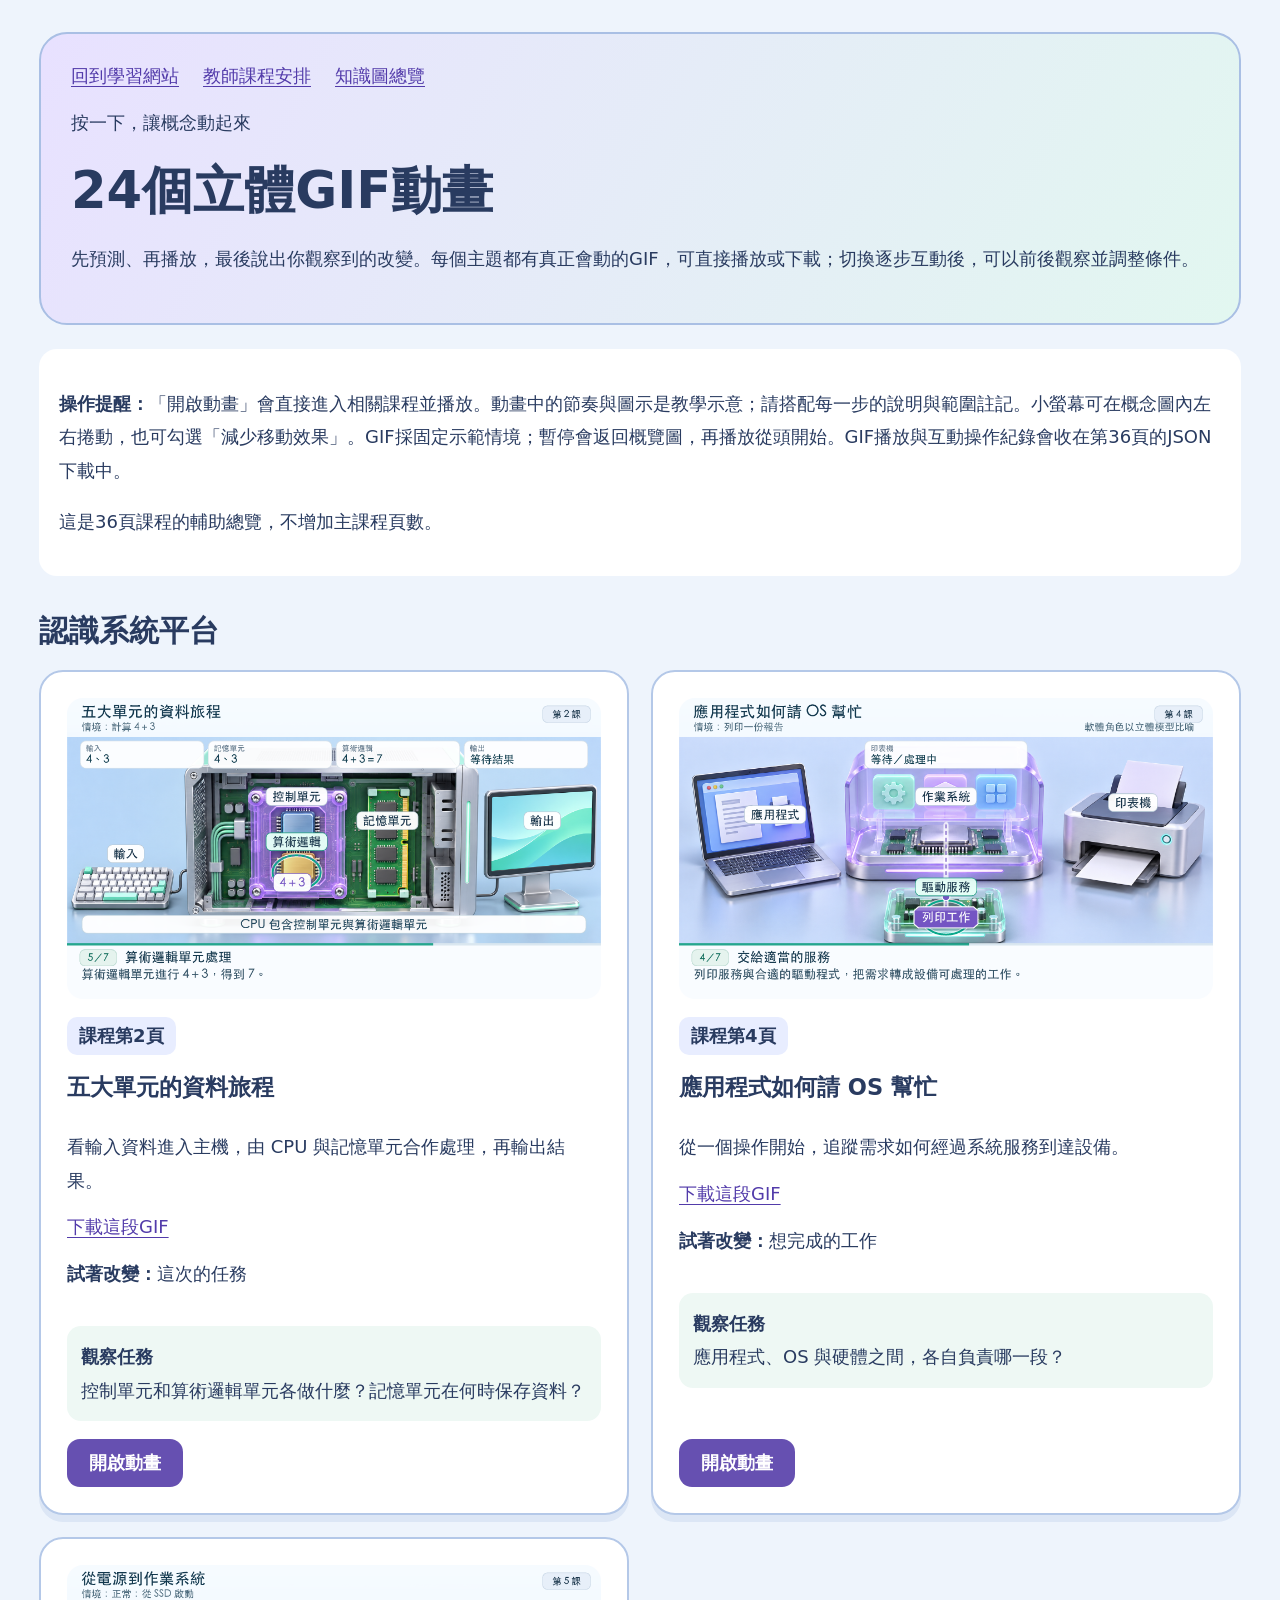
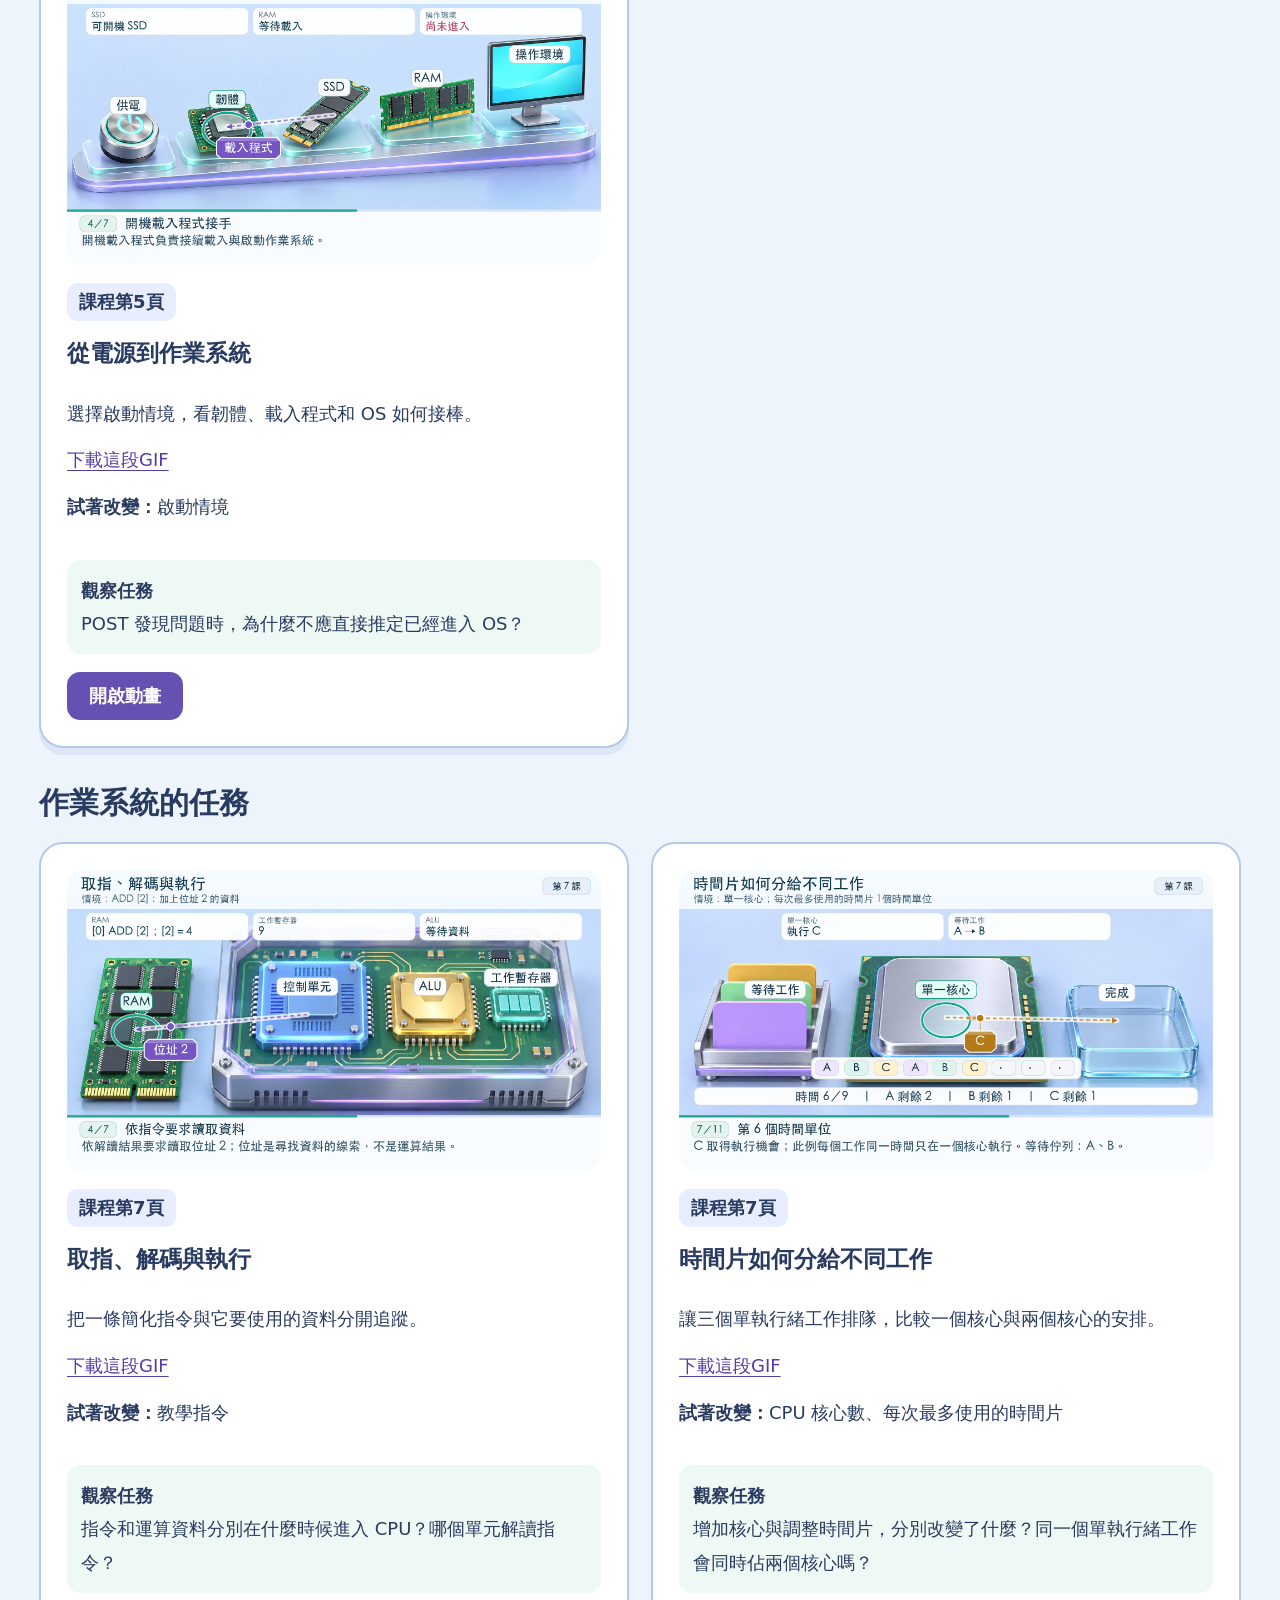
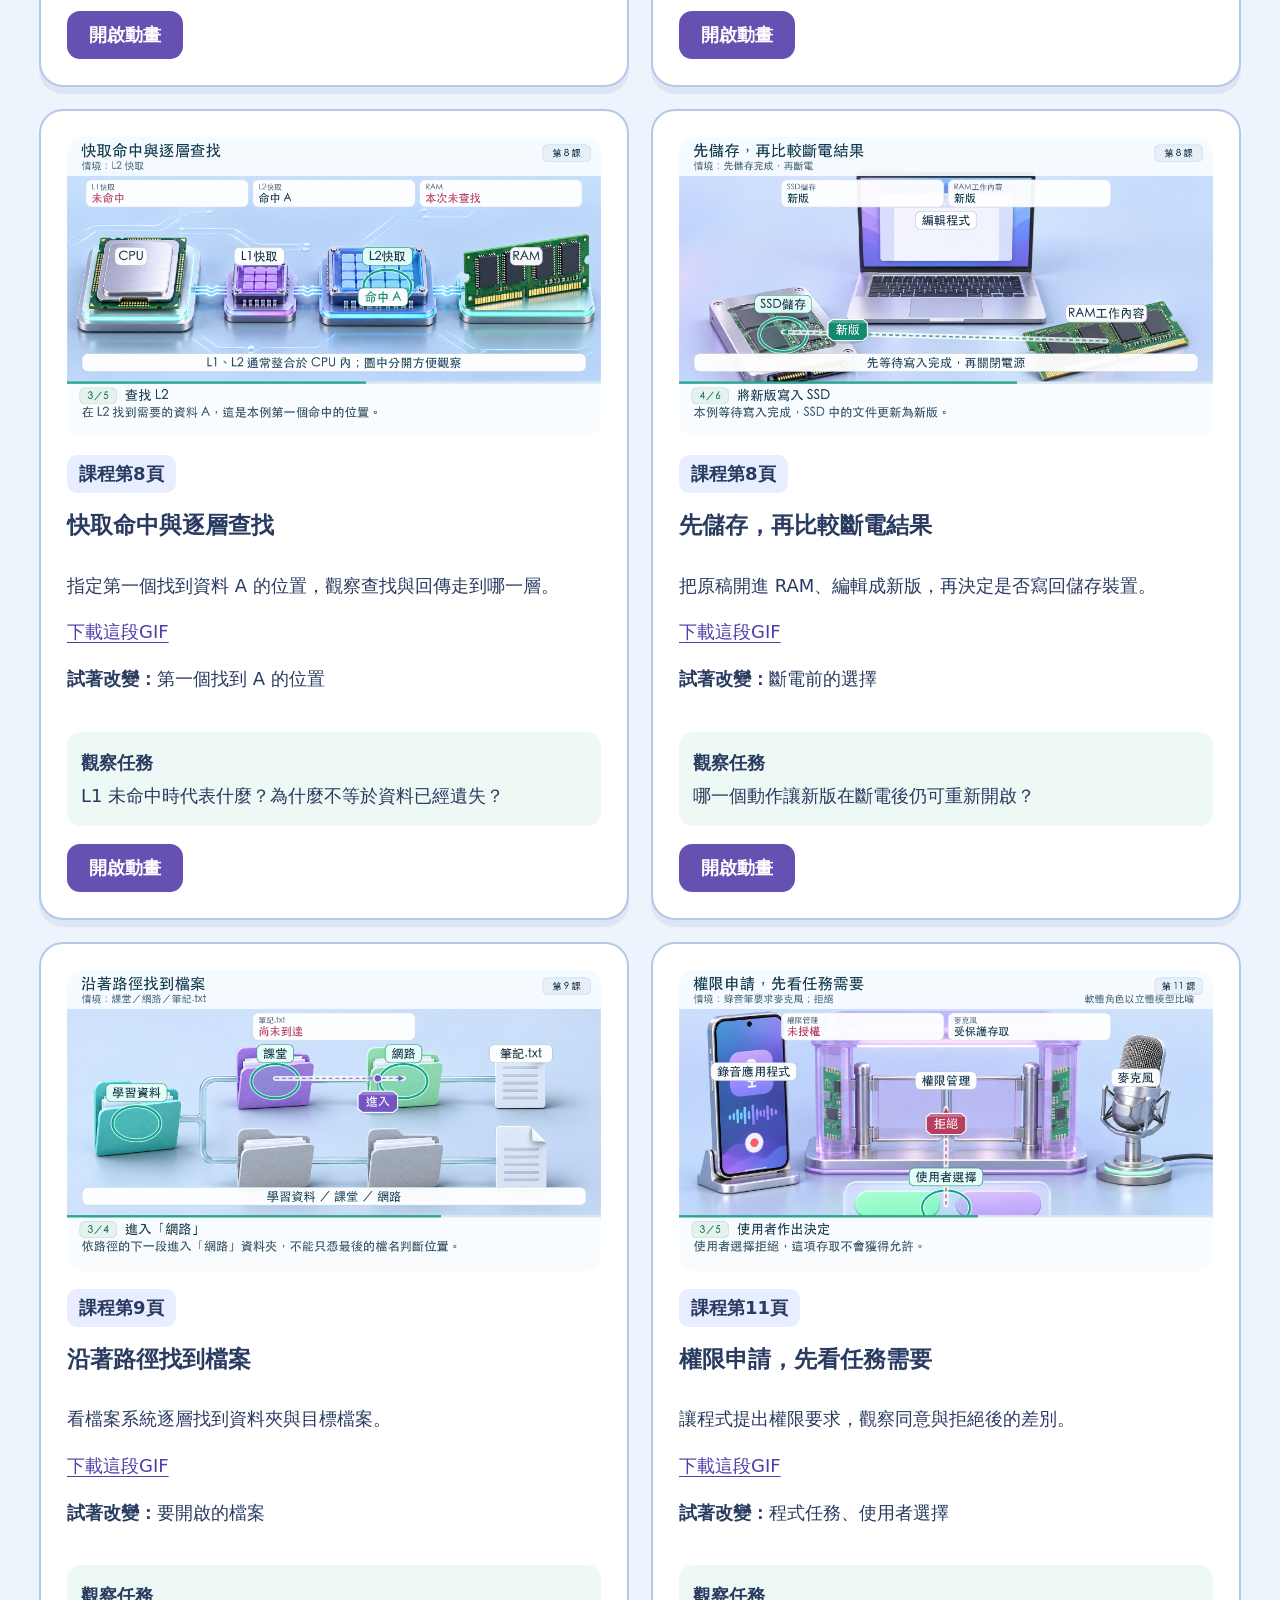
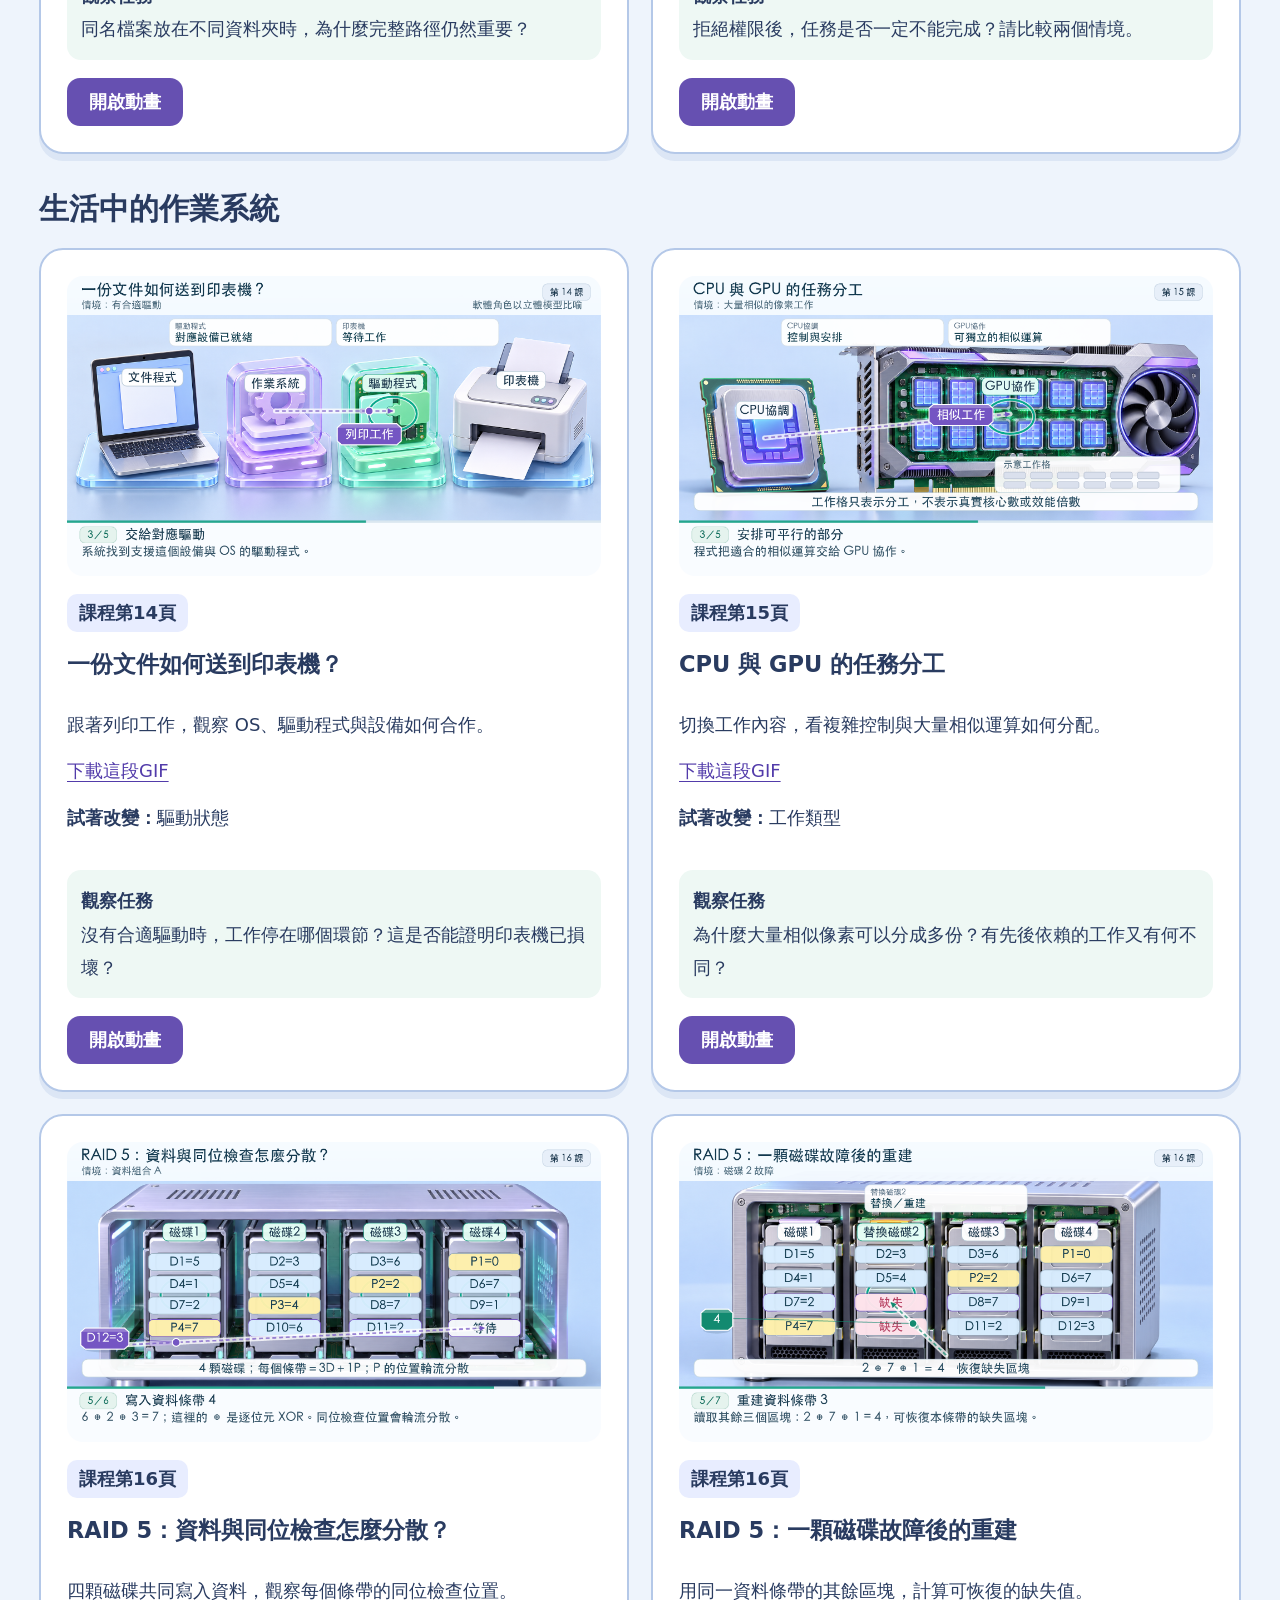
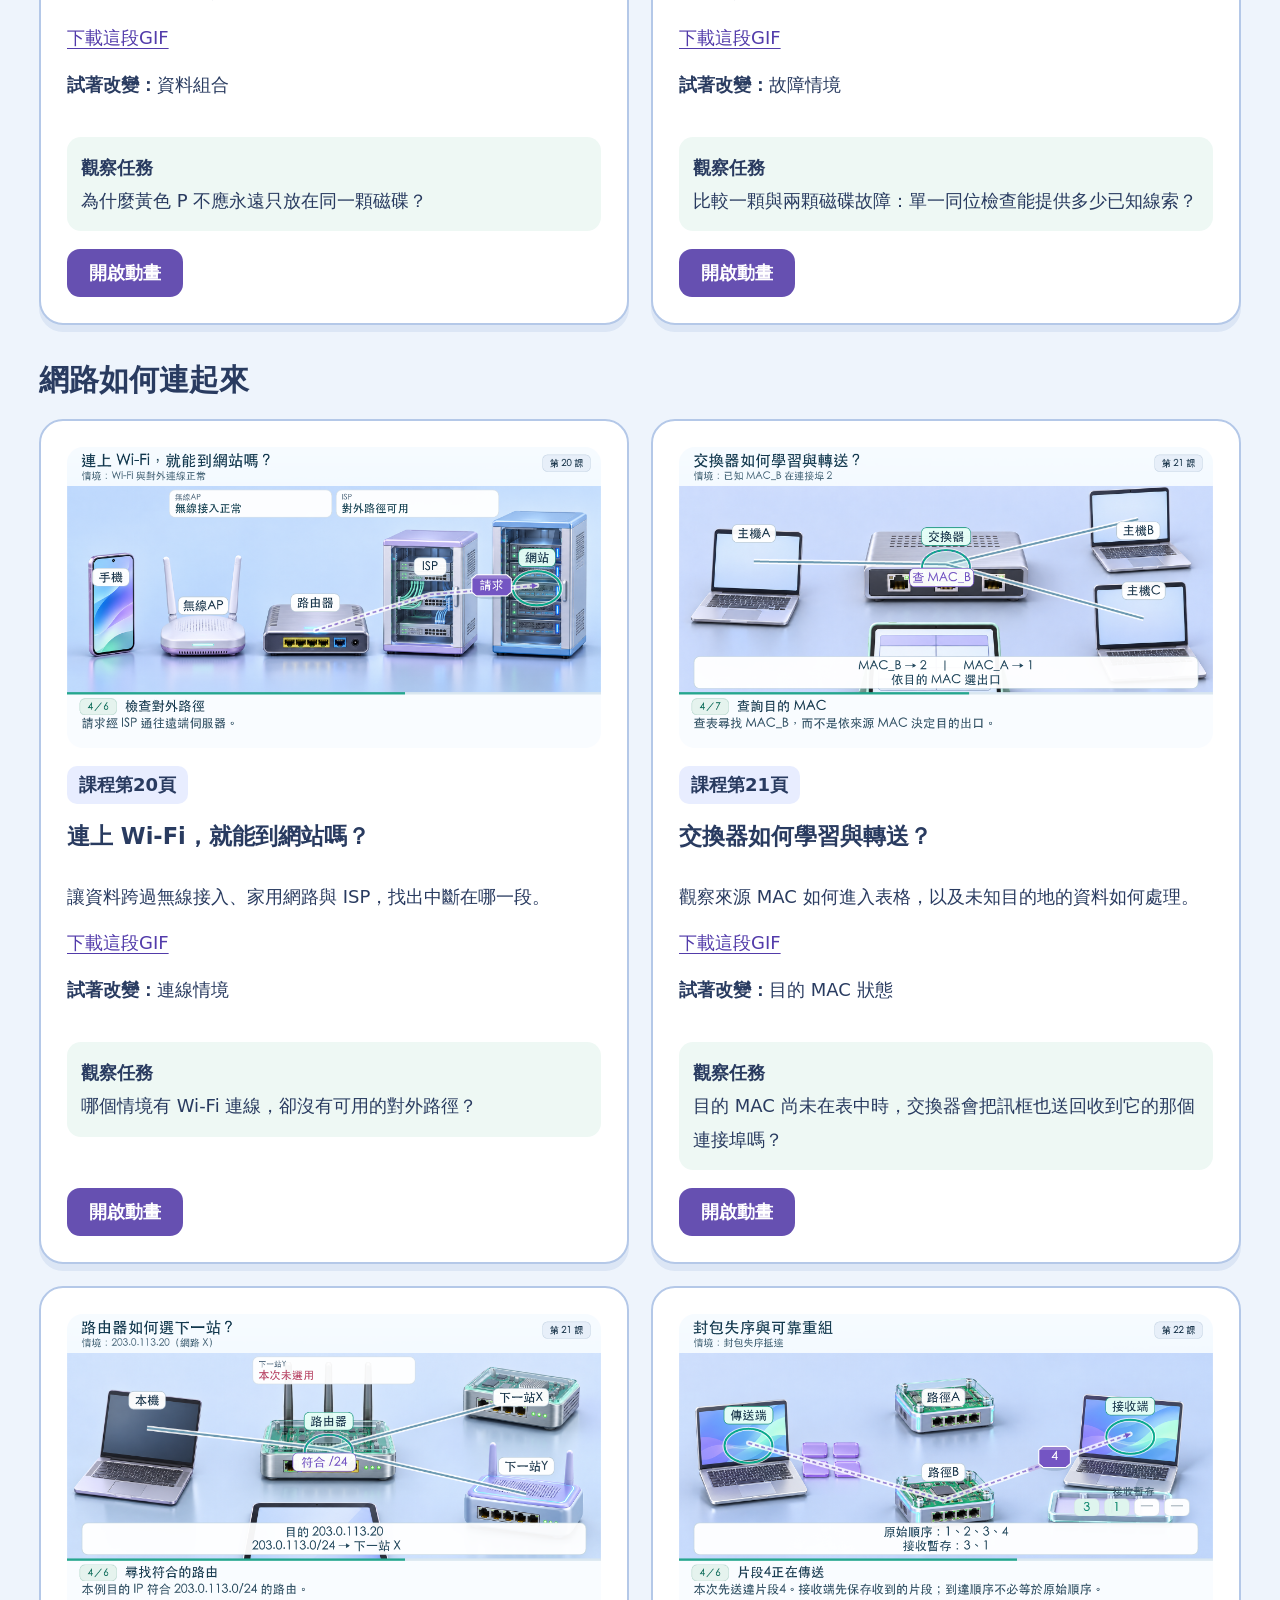
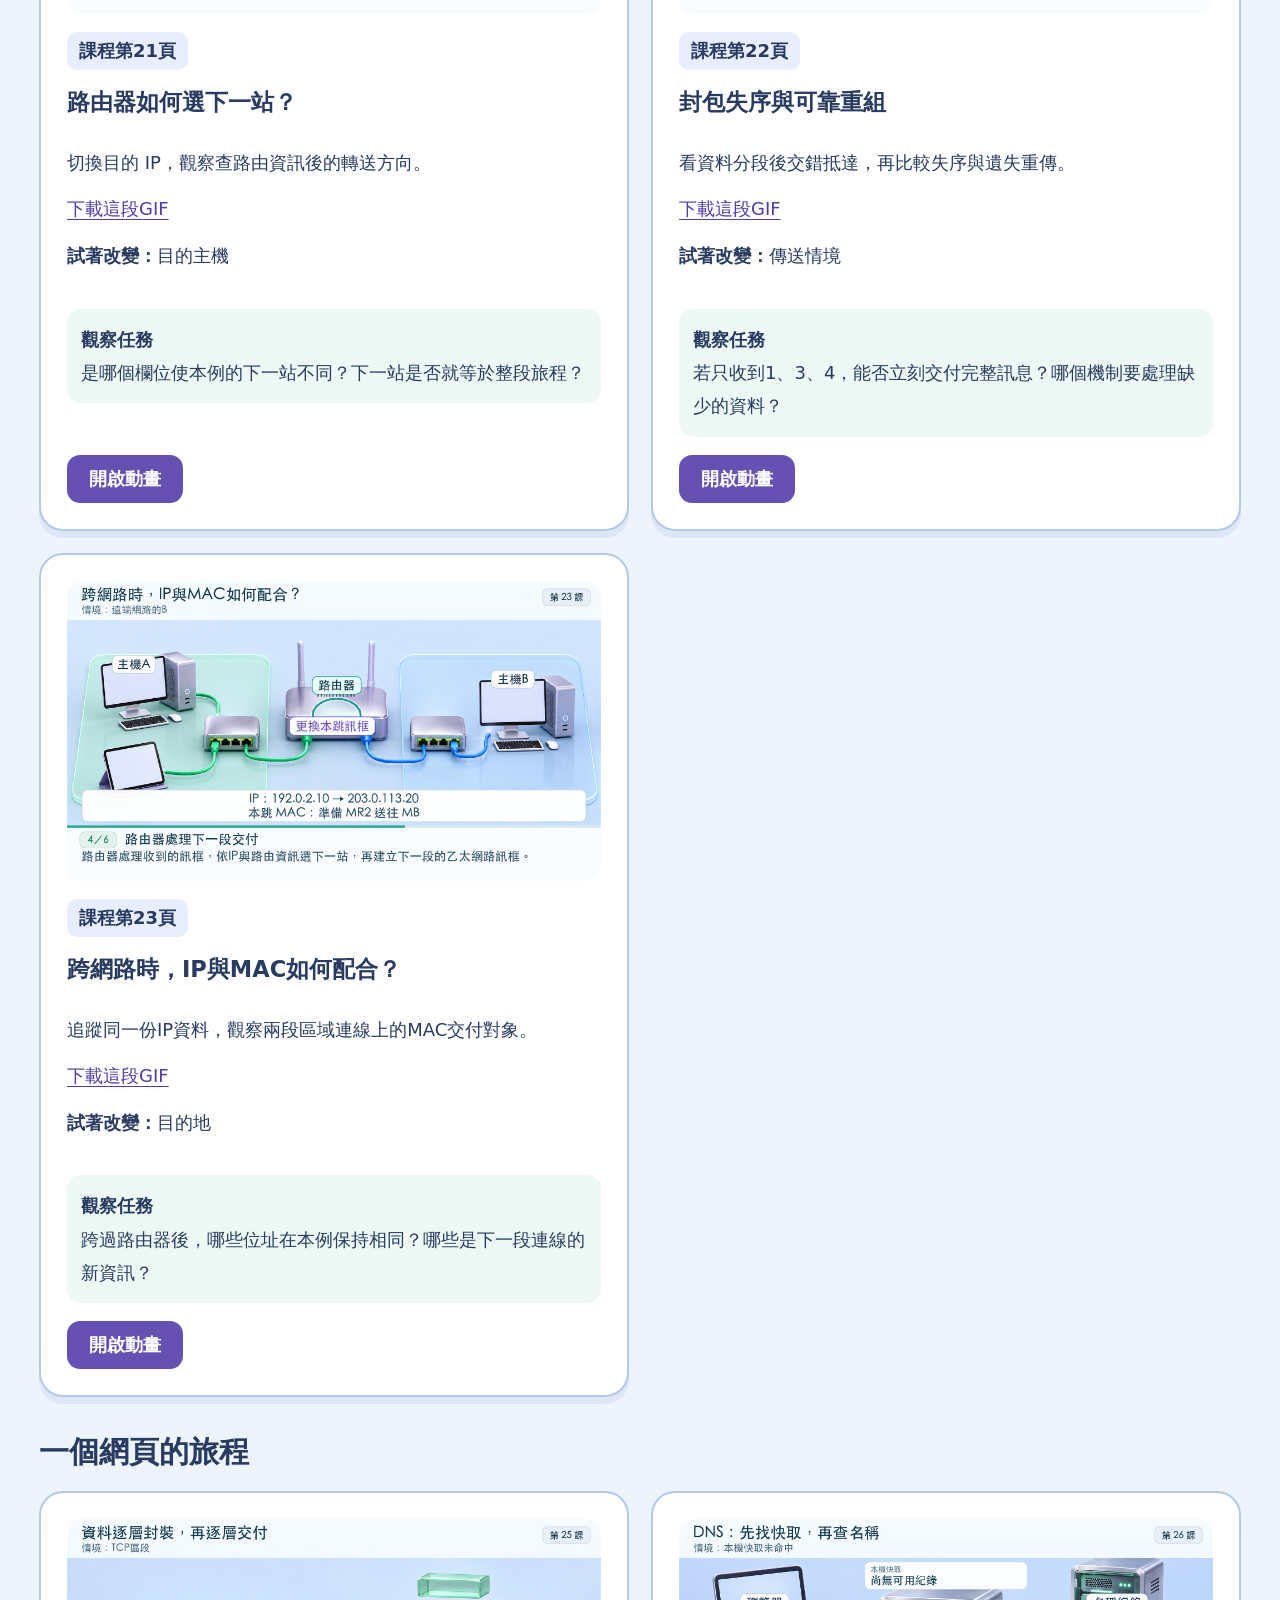
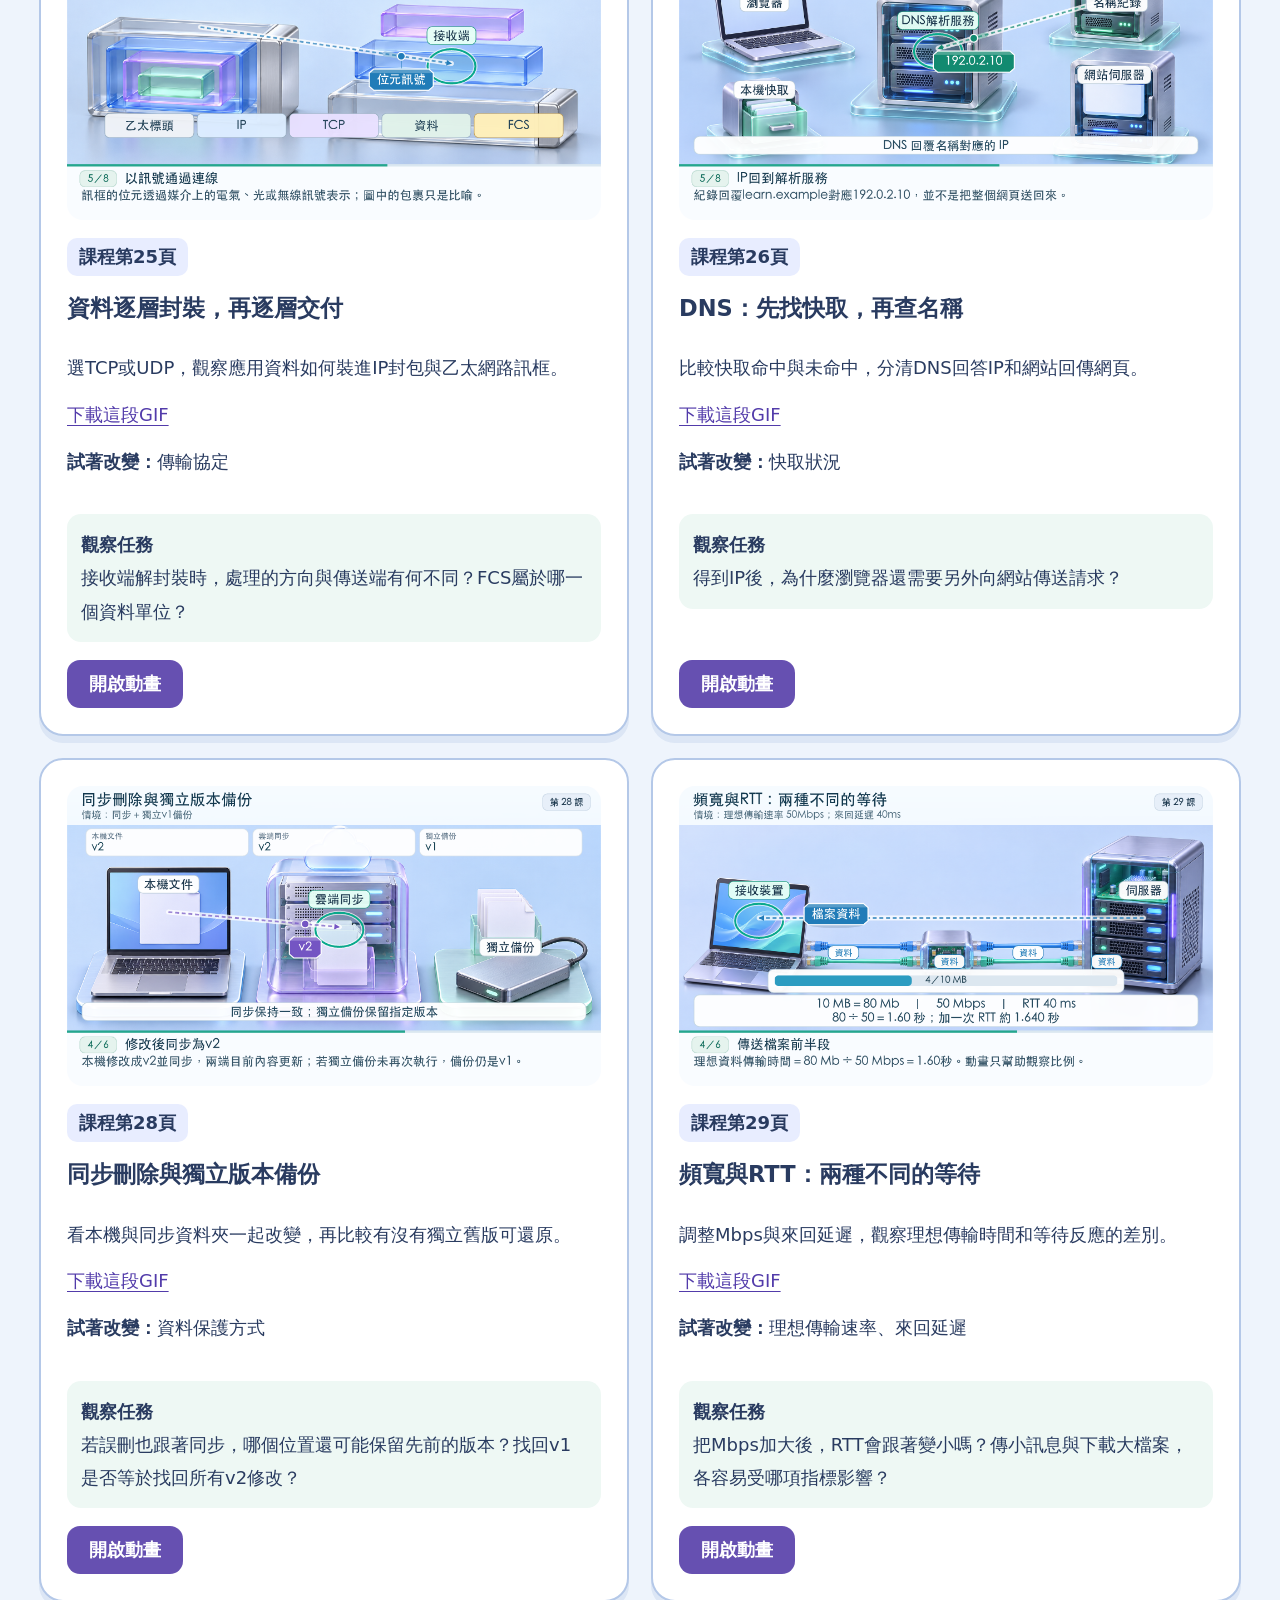
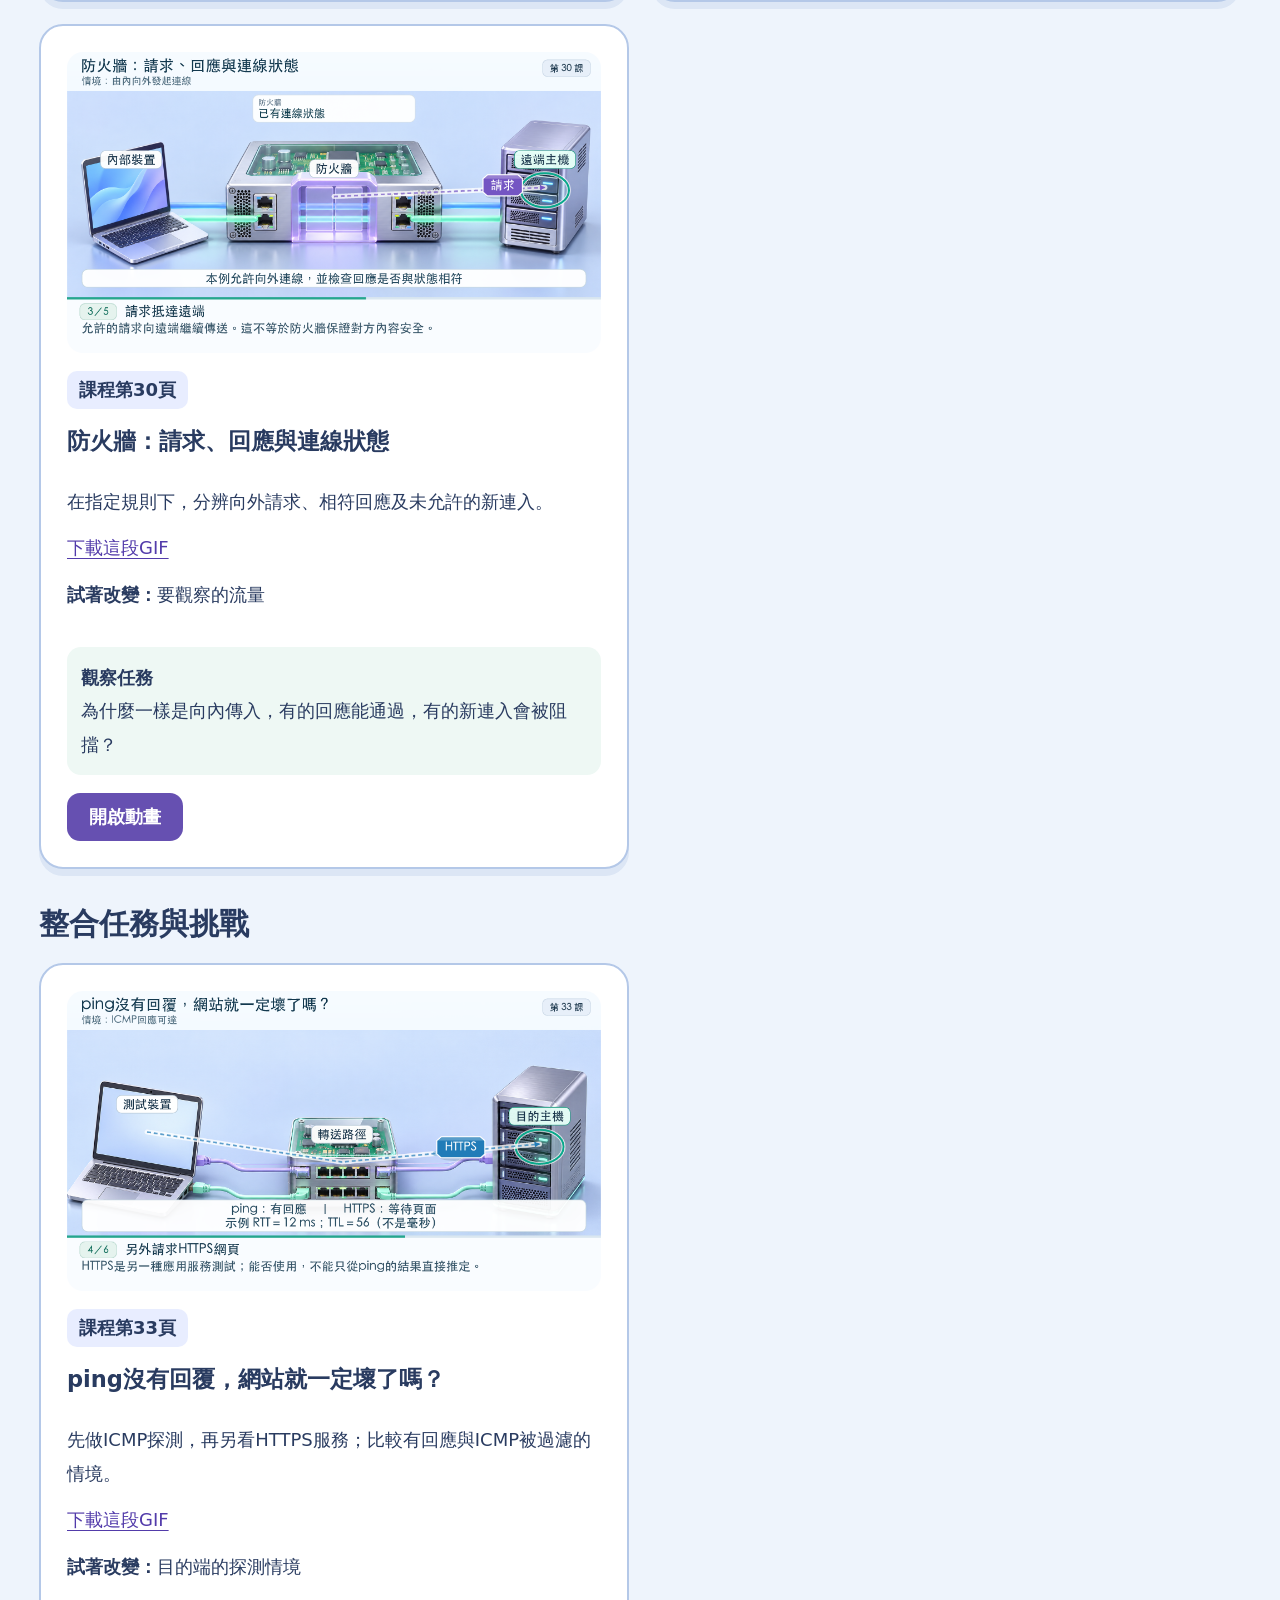
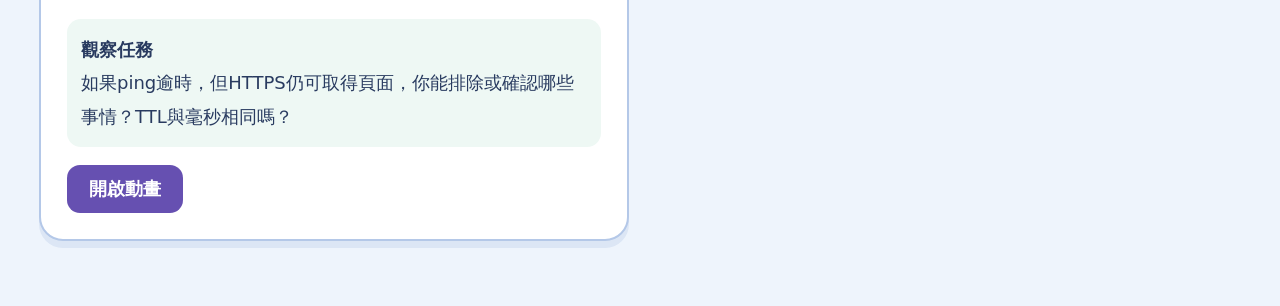
==== system-network-lab/animations.html @ afa3c286 "Add 24 polished 3D GIF simulations to the system and network course" ====
<!doctype html><html lang="zh-Hant"><head><meta charset="utf-8"><meta name="viewport" content="width=device-width,initial-scale=1"><title>24個動畫實驗｜系統與網路探索站</title><style>
:root{font-family:system-ui,-apple-system,"PingFang TC","Microsoft JhengHei",sans-serif;color:#293b60;background:#eef4fc;font-size:18px}*{box-sizing:border-box}body{margin:0}main{max-width:1250px;margin:auto;padding:32px 24px 65px}header{padding:30px;border:2px solid #a9bfe4;border-radius:28px;background:linear-gradient(120deg,#e8e1ff,#e2f7f0)}h1{font-size:clamp(2rem,4vw,3rem);line-height:1.3;margin:10px 0}h2{font-size:1.65rem;margin:35px 0 18px}h3{font-size:1.25rem;line-height:1.5;margin:16px 0 8px}p{line-height:1.85}a{color:#523baa;text-underline-offset:4px}nav{display:flex;gap:24px;flex-wrap:wrap}.grid{display:grid;grid-template-columns:repeat(2,minmax(0,1fr));gap:22px}article>img{width:100%;height:auto;border-radius:16px;margin-bottom:18px}article{background:#fff;border:2px solid #b4c8e8;border-radius:24px;padding:26px;display:flex;flex-direction:column;align-items:flex-start;box-shadow:0 7px 0 #dce6f5}.tag{background:#e8edff;padding:7px 12px;border-radius:10px;font-weight:700}.task{background:#eef8f4;border-radius:14px;padding:14px;width:100%}.play{display:inline-block;background:#6650b1;color:white;font-weight:750;padding:12px 22px;border-radius:13px;text-decoration:none;margin-top:auto}.tip{padding:20px;background:white;border-radius:18px;margin-top:24px}@media(max-width:720px){main{padding:16px}.grid{grid-template-columns:1fr}header,article{padding:22px}}@media print{.grid{grid-template-columns:1fr 1fr}article{break-inside:avoid;box-shadow:none}.play{color:#293b60;background:none;padding:0}header{background:none}nav{display:none}}
</style></head><body><main><header><nav><a href="index.html">回到學習網站</a><a href="course-plan.html">教師課程安排</a><a href="knowledge-atlas.html">知識圖總覽</a></nav><p>按一下，讓概念動起來</p><h1>24個立體GIF動畫</h1><p>先預測、再播放，最後說出你觀察到的改變。每個主題都有真正會動的GIF，可直接播放或下載；切換逐步互動後，可以前後觀察並調整條件。</p></header><aside class="tip"><p><strong>操作提醒：</strong>「開啟動畫」會直接進入相關課程並播放。動畫中的節奏與圖示是教學示意；請搭配每一步的說明與範圍註記。小螢幕可在概念圖內左右捲動，也可勾選「減少移動效果」。GIF採固定示範情境；暫停會返回概覽圖，再播放從頭開始。GIF播放與互動操作紀錄會收在第36頁的JSON下載中。</p><p>這是36頁課程的輔助總覽，不增加主課程頁數。</p></aside><section><h2>認識系統平台</h2><div class="grid"><article><img src="assets/animations-v7/units-journey.png" alt="五大單元的資料旅程的立體場景" width="960" height="540" loading="lazy"><span class="tag">課程第2頁</span><h3>五大單元的資料旅程</h3><p>看輸入資料進入主機，由 CPU 與記憶單元合作處理，再輸出結果。</p><a href="assets/animations-v7/units-journey.gif" download="units-journey.gif">下載這段GIF</a><p><strong>試著改變：</strong>這次的任務</p><p class="task"><strong>觀察任務</strong><br>控制單元和算術邏輯單元各做什麼？記憶單元在何時保存資料？</p><a class="play" href="index.html#/lesson/2/sim/units-journey">開啟動畫</a></article><article><img src="assets/animations-v7/os-bridge.png" alt="應用程式如何請 OS 幫忙的立體場景" width="960" height="540" loading="lazy"><span class="tag">課程第4頁</span><h3>應用程式如何請 OS 幫忙</h3><p>從一個操作開始，追蹤需求如何經過系統服務到達設備。</p><a href="assets/animations-v7/os-bridge.gif" download="os-bridge.gif">下載這段GIF</a><p><strong>試著改變：</strong>想完成的工作</p><p class="task"><strong>觀察任務</strong><br>應用程式、OS 與硬體之間，各自負責哪一段？</p><a class="play" href="index.html#/lesson/4/sim/os-bridge">開啟動畫</a></article><article><img src="assets/animations-v7/boot-journey.png" alt="從電源到作業系統的立體場景" width="960" height="540" loading="lazy"><span class="tag">課程第5頁</span><h3>從電源到作業系統</h3><p>選擇啟動情境，看韌體、載入程式和 OS 如何接棒。</p><a href="assets/animations-v7/boot-journey.gif" download="boot-journey.gif">下載這段GIF</a><p><strong>試著改變：</strong>啟動情境</p><p class="task"><strong>觀察任務</strong><br>POST 發現問題時，為什麼不應直接推定已經進入 OS？</p><a class="play" href="index.html#/lesson/5/sim/boot-journey">開啟動畫</a></article></div></section><section><h2>作業系統的任務</h2><div class="grid"><article><img src="assets/animations-v7/fetch-execute.png" alt="取指、解碼與執行的立體場景" width="960" height="540" loading="lazy"><span class="tag">課程第7頁</span><h3>取指、解碼與執行</h3><p>把一條簡化指令與它要使用的資料分開追蹤。</p><a href="assets/animations-v7/fetch-execute.gif" download="fetch-execute.gif">下載這段GIF</a><p><strong>試著改變：</strong>教學指令</p><p class="task"><strong>觀察任務</strong><br>指令和運算資料分別在什麼時候進入 CPU？哪個單元解讀指令？</p><a class="play" href="index.html#/lesson/7/sim/fetch-execute">開啟動畫</a></article><article><img src="assets/animations-v7/time-slices.png" alt="時間片如何分給不同工作的立體場景" width="960" height="540" loading="lazy"><span class="tag">課程第7頁</span><h3>時間片如何分給不同工作</h3><p>讓三個單執行緒工作排隊，比較一個核心與兩個核心的安排。</p><a href="assets/animations-v7/time-slices.gif" download="time-slices.gif">下載這段GIF</a><p><strong>試著改變：</strong>CPU 核心數、每次最多使用的時間片</p><p class="task"><strong>觀察任務</strong><br>增加核心與調整時間片，分別改變了什麼？同一個單執行緒工作會同時佔兩個核心嗎？</p><a class="play" href="index.html#/lesson/7/sim/time-slices">開啟動畫</a></article><article><img src="assets/animations-v7/cache-lookup.png" alt="快取命中與逐層查找的立體場景" width="960" height="540" loading="lazy"><span class="tag">課程第8頁</span><h3>快取命中與逐層查找</h3><p>指定第一個找到資料 A 的位置，觀察查找與回傳走到哪一層。</p><a href="assets/animations-v7/cache-lookup.gif" download="cache-lookup.gif">下載這段GIF</a><p><strong>試著改變：</strong>第一個找到 A 的位置</p><p class="task"><strong>觀察任務</strong><br>L1 未命中時代表什麼？為什麼不等於資料已經遺失？</p><a class="play" href="index.html#/lesson/8/sim/cache-lookup">開啟動畫</a></article><article><img src="assets/animations-v7/save-power.png" alt="先儲存，再比較斷電結果的立體場景" width="960" height="540" loading="lazy"><span class="tag">課程第8頁</span><h3>先儲存，再比較斷電結果</h3><p>把原稿開進 RAM、編輯成新版，再決定是否寫回儲存裝置。</p><a href="assets/animations-v7/save-power.gif" download="save-power.gif">下載這段GIF</a><p><strong>試著改變：</strong>斷電前的選擇</p><p class="task"><strong>觀察任務</strong><br>哪一個動作讓新版在斷電後仍可重新開啟？</p><a class="play" href="index.html#/lesson/8/sim/save-power">開啟動畫</a></article><article><img src="assets/animations-v7/file-path.png" alt="沿著路徑找到檔案的立體場景" width="960" height="540" loading="lazy"><span class="tag">課程第9頁</span><h3>沿著路徑找到檔案</h3><p>看檔案系統逐層找到資料夾與目標檔案。</p><a href="assets/animations-v7/file-path.gif" download="file-path.gif">下載這段GIF</a><p><strong>試著改變：</strong>要開啟的檔案</p><p class="task"><strong>觀察任務</strong><br>同名檔案放在不同資料夾時，為什麼完整路徑仍然重要？</p><a class="play" href="index.html#/lesson/9/sim/file-path">開啟動畫</a></article><article><img src="assets/animations-v7/permission-gate.png" alt="權限申請，先看任務需要的立體場景" width="960" height="540" loading="lazy"><span class="tag">課程第11頁</span><h3>權限申請，先看任務需要</h3><p>讓程式提出權限要求，觀察同意與拒絕後的差別。</p><a href="assets/animations-v7/permission-gate.gif" download="permission-gate.gif">下載這段GIF</a><p><strong>試著改變：</strong>程式任務、使用者選擇</p><p class="task"><strong>觀察任務</strong><br>拒絕權限後，任務是否一定不能完成？請比較兩個情境。</p><a class="play" href="index.html#/lesson/11/sim/permission-gate">開啟動畫</a></article></div></section><section><h2>生活中的作業系統</h2><div class="grid"><article><img src="assets/animations-v7/driver-print.png" alt="一份文件如何送到印表機？的立體場景" width="960" height="540" loading="lazy"><span class="tag">課程第14頁</span><h3>一份文件如何送到印表機？</h3><p>跟著列印工作，觀察 OS、驅動程式與設備如何合作。</p><a href="assets/animations-v7/driver-print.gif" download="driver-print.gif">下載這段GIF</a><p><strong>試著改變：</strong>驅動狀態</p><p class="task"><strong>觀察任務</strong><br>沒有合適驅動時，工作停在哪個環節？這是否能證明印表機已損壞？</p><a class="play" href="index.html#/lesson/14/sim/driver-print">開啟動畫</a></article><article><img src="assets/animations-v7/cpu-gpu.png" alt="CPU 與 GPU 的任務分工的立體場景" width="960" height="540" loading="lazy"><span class="tag">課程第15頁</span><h3>CPU 與 GPU 的任務分工</h3><p>切換工作內容，看複雜控制與大量相似運算如何分配。</p><a href="assets/animations-v7/cpu-gpu.gif" download="cpu-gpu.gif">下載這段GIF</a><p><strong>試著改變：</strong>工作類型</p><p class="task"><strong>觀察任務</strong><br>為什麼大量相似像素可以分成多份？有先後依賴的工作又有何不同？</p><a class="play" href="index.html#/lesson/15/sim/cpu-gpu">開啟動畫</a></article><article><img src="assets/animations-v7/raid-write.png" alt="RAID 5：資料與同位檢查怎麼分散？的立體場景" width="960" height="540" loading="lazy"><span class="tag">課程第16頁</span><h3>RAID 5：資料與同位檢查怎麼分散？</h3><p>四顆磁碟共同寫入資料，觀察每個條帶的同位檢查位置。</p><a href="assets/animations-v7/raid-write.gif" download="raid-write.gif">下載這段GIF</a><p><strong>試著改變：</strong>資料組合</p><p class="task"><strong>觀察任務</strong><br>為什麼黃色 P 不應永遠只放在同一顆磁碟？</p><a class="play" href="index.html#/lesson/16/sim/raid-write">開啟動畫</a></article><article><img src="assets/animations-v7/raid-rebuild.png" alt="RAID 5：一顆磁碟故障後的重建的立體場景" width="960" height="540" loading="lazy"><span class="tag">課程第16頁</span><h3>RAID 5：一顆磁碟故障後的重建</h3><p>用同一資料條帶的其餘區塊，計算可恢復的缺失值。</p><a href="assets/animations-v7/raid-rebuild.gif" download="raid-rebuild.gif">下載這段GIF</a><p><strong>試著改變：</strong>故障情境</p><p class="task"><strong>觀察任務</strong><br>比較一顆與兩顆磁碟故障：單一同位檢查能提供多少已知線索？</p><a class="play" href="index.html#/lesson/16/sim/raid-rebuild">開啟動畫</a></article></div></section><section><h2>網路如何連起來</h2><div class="grid"><article><img src="assets/animations-v7/wifi-internet.png" alt="連上 Wi-Fi，就能到網站嗎？的立體場景" width="960" height="540" loading="lazy"><span class="tag">課程第20頁</span><h3>連上 Wi-Fi，就能到網站嗎？</h3><p>讓資料跨過無線接入、家用網路與 ISP，找出中斷在哪一段。</p><a href="assets/animations-v7/wifi-internet.gif" download="wifi-internet.gif">下載這段GIF</a><p><strong>試著改變：</strong>連線情境</p><p class="task"><strong>觀察任務</strong><br>哪個情境有 Wi-Fi 連線，卻沒有可用的對外路徑？</p><a class="play" href="index.html#/lesson/20/sim/wifi-internet">開啟動畫</a></article><article><img src="assets/animations-v7/switch-learning.png" alt="交換器如何學習與轉送？的立體場景" width="960" height="540" loading="lazy"><span class="tag">課程第21頁</span><h3>交換器如何學習與轉送？</h3><p>觀察來源 MAC 如何進入表格，以及未知目的地的資料如何處理。</p><a href="assets/animations-v7/switch-learning.gif" download="switch-learning.gif">下載這段GIF</a><p><strong>試著改變：</strong>目的 MAC 狀態</p><p class="task"><strong>觀察任務</strong><br>目的 MAC 尚未在表中時，交換器會把訊框也送回收到它的那個連接埠嗎？</p><a class="play" href="index.html#/lesson/21/sim/switch-learning">開啟動畫</a></article><article><img src="assets/animations-v7/router-next-hop.png" alt="路由器如何選下一站？的立體場景" width="960" height="540" loading="lazy"><span class="tag">課程第21頁</span><h3>路由器如何選下一站？</h3><p>切換目的 IP，觀察查路由資訊後的轉送方向。</p><a href="assets/animations-v7/router-next-hop.gif" download="router-next-hop.gif">下載這段GIF</a><p><strong>試著改變：</strong>目的主機</p><p class="task"><strong>觀察任務</strong><br>是哪個欄位使本例的下一站不同？下一站是否就等於整段旅程？</p><a class="play" href="index.html#/lesson/21/sim/router-next-hop">開啟動畫</a></article><article><img src="assets/animations-v7/packet-reassembly.png" alt="封包失序與可靠重組的立體場景" width="960" height="540" loading="lazy"><span class="tag">課程第22頁</span><h3>封包失序與可靠重組</h3><p>看資料分段後交錯抵達，再比較失序與遺失重傳。</p><a href="assets/animations-v7/packet-reassembly.gif" download="packet-reassembly.gif">下載這段GIF</a><p><strong>試著改變：</strong>傳送情境</p><p class="task"><strong>觀察任務</strong><br>若只收到1、3、4，能否立刻交付完整訊息？哪個機制要處理缺少的資料？</p><a class="play" href="index.html#/lesson/22/sim/packet-reassembly">開啟動畫</a></article><article><img src="assets/animations-v7/ip-mac-hops.png" alt="跨網路時，IP與MAC如何配合？的立體場景" width="960" height="540" loading="lazy"><span class="tag">課程第23頁</span><h3>跨網路時，IP與MAC如何配合？</h3><p>追蹤同一份IP資料，觀察兩段區域連線上的MAC交付對象。</p><a href="assets/animations-v7/ip-mac-hops.gif" download="ip-mac-hops.gif">下載這段GIF</a><p><strong>試著改變：</strong>目的地</p><p class="task"><strong>觀察任務</strong><br>跨過路由器後，哪些位址在本例保持相同？哪些是下一段連線的新資訊？</p><a class="play" href="index.html#/lesson/23/sim/ip-mac-hops">開啟動畫</a></article></div></section><section><h2>一個網頁的旅程</h2><div class="grid"><article><img src="assets/animations-v7/encapsulation.png" alt="資料逐層封裝，再逐層交付的立體場景" width="960" height="540" loading="lazy"><span class="tag">課程第25頁</span><h3>資料逐層封裝，再逐層交付</h3><p>選TCP或UDP，觀察應用資料如何裝進IP封包與乙太網路訊框。</p><a href="assets/animations-v7/encapsulation.gif" download="encapsulation.gif">下載這段GIF</a><p><strong>試著改變：</strong>傳輸協定</p><p class="task"><strong>觀察任務</strong><br>接收端解封裝時，處理的方向與傳送端有何不同？FCS屬於哪一個資料單位？</p><a class="play" href="index.html#/lesson/25/sim/encapsulation">開啟動畫</a></article><article><img src="assets/animations-v7/dns-cache.png" alt="DNS：先找快取，再查名稱的立體場景" width="960" height="540" loading="lazy"><span class="tag">課程第26頁</span><h3>DNS：先找快取，再查名稱</h3><p>比較快取命中與未命中，分清DNS回答IP和網站回傳網頁。</p><a href="assets/animations-v7/dns-cache.gif" download="dns-cache.gif">下載這段GIF</a><p><strong>試著改變：</strong>快取狀況</p><p class="task"><strong>觀察任務</strong><br>得到IP後，為什麼瀏覽器還需要另外向網站傳送請求？</p><a class="play" href="index.html#/lesson/26/sim/dns-cache">開啟動畫</a></article><article><img src="assets/animations-v7/cloud-sync.png" alt="同步刪除與獨立版本備份的立體場景" width="960" height="540" loading="lazy"><span class="tag">課程第28頁</span><h3>同步刪除與獨立版本備份</h3><p>看本機與同步資料夾一起改變，再比較有沒有獨立舊版可還原。</p><a href="assets/animations-v7/cloud-sync.gif" download="cloud-sync.gif">下載這段GIF</a><p><strong>試著改變：</strong>資料保護方式</p><p class="task"><strong>觀察任務</strong><br>若誤刪也跟著同步，哪個位置還可能保留先前的版本？找回v1是否等於找回所有v2修改？</p><a class="play" href="index.html#/lesson/28/sim/cloud-sync">開啟動畫</a></article><article><img src="assets/animations-v7/bandwidth-delay.png" alt="頻寬與RTT：兩種不同的等待的立體場景" width="960" height="540" loading="lazy"><span class="tag">課程第29頁</span><h3>頻寬與RTT：兩種不同的等待</h3><p>調整Mbps與來回延遲，觀察理想傳輸時間和等待反應的差別。</p><a href="assets/animations-v7/bandwidth-delay.gif" download="bandwidth-delay.gif">下載這段GIF</a><p><strong>試著改變：</strong>理想傳輸速率、來回延遲</p><p class="task"><strong>觀察任務</strong><br>把Mbps加大後，RTT會跟著變小嗎？傳小訊息與下載大檔案，各容易受哪項指標影響？</p><a class="play" href="index.html#/lesson/29/sim/bandwidth-delay">開啟動畫</a></article><article><img src="assets/animations-v7/firewall-state.png" alt="防火牆：請求、回應與連線狀態的立體場景" width="960" height="540" loading="lazy"><span class="tag">課程第30頁</span><h3>防火牆：請求、回應與連線狀態</h3><p>在指定規則下，分辨向外請求、相符回應及未允許的新連入。</p><a href="assets/animations-v7/firewall-state.gif" download="firewall-state.gif">下載這段GIF</a><p><strong>試著改變：</strong>要觀察的流量</p><p class="task"><strong>觀察任務</strong><br>為什麼一樣是向內傳入，有的回應能通過，有的新連入會被阻擋？</p><a class="play" href="index.html#/lesson/30/sim/firewall-state">開啟動畫</a></article></div></section><section><h2>整合任務與挑戰</h2><div class="grid"><article><img src="assets/animations-v7/icmp-diagnostics.png" alt="ping沒有回覆，網站就一定壞了嗎？的立體場景" width="960" height="540" loading="lazy"><span class="tag">課程第33頁</span><h3>ping沒有回覆，網站就一定壞了嗎？</h3><p>先做ICMP探測，再另看HTTPS服務；比較有回應與ICMP被過濾的情境。</p><a href="assets/animations-v7/icmp-diagnostics.gif" download="icmp-diagnostics.gif">下載這段GIF</a><p><strong>試著改變：</strong>目的端的探測情境</p><p class="task"><strong>觀察任務</strong><br>如果ping逾時，但HTTPS仍可取得頁面，你能排除或確認哪些事情？TTL與毫秒相同嗎？</p><a class="play" href="index.html#/lesson/33/sim/icmp-diagnostics">開啟動畫</a></article></div></section></main></body></html>
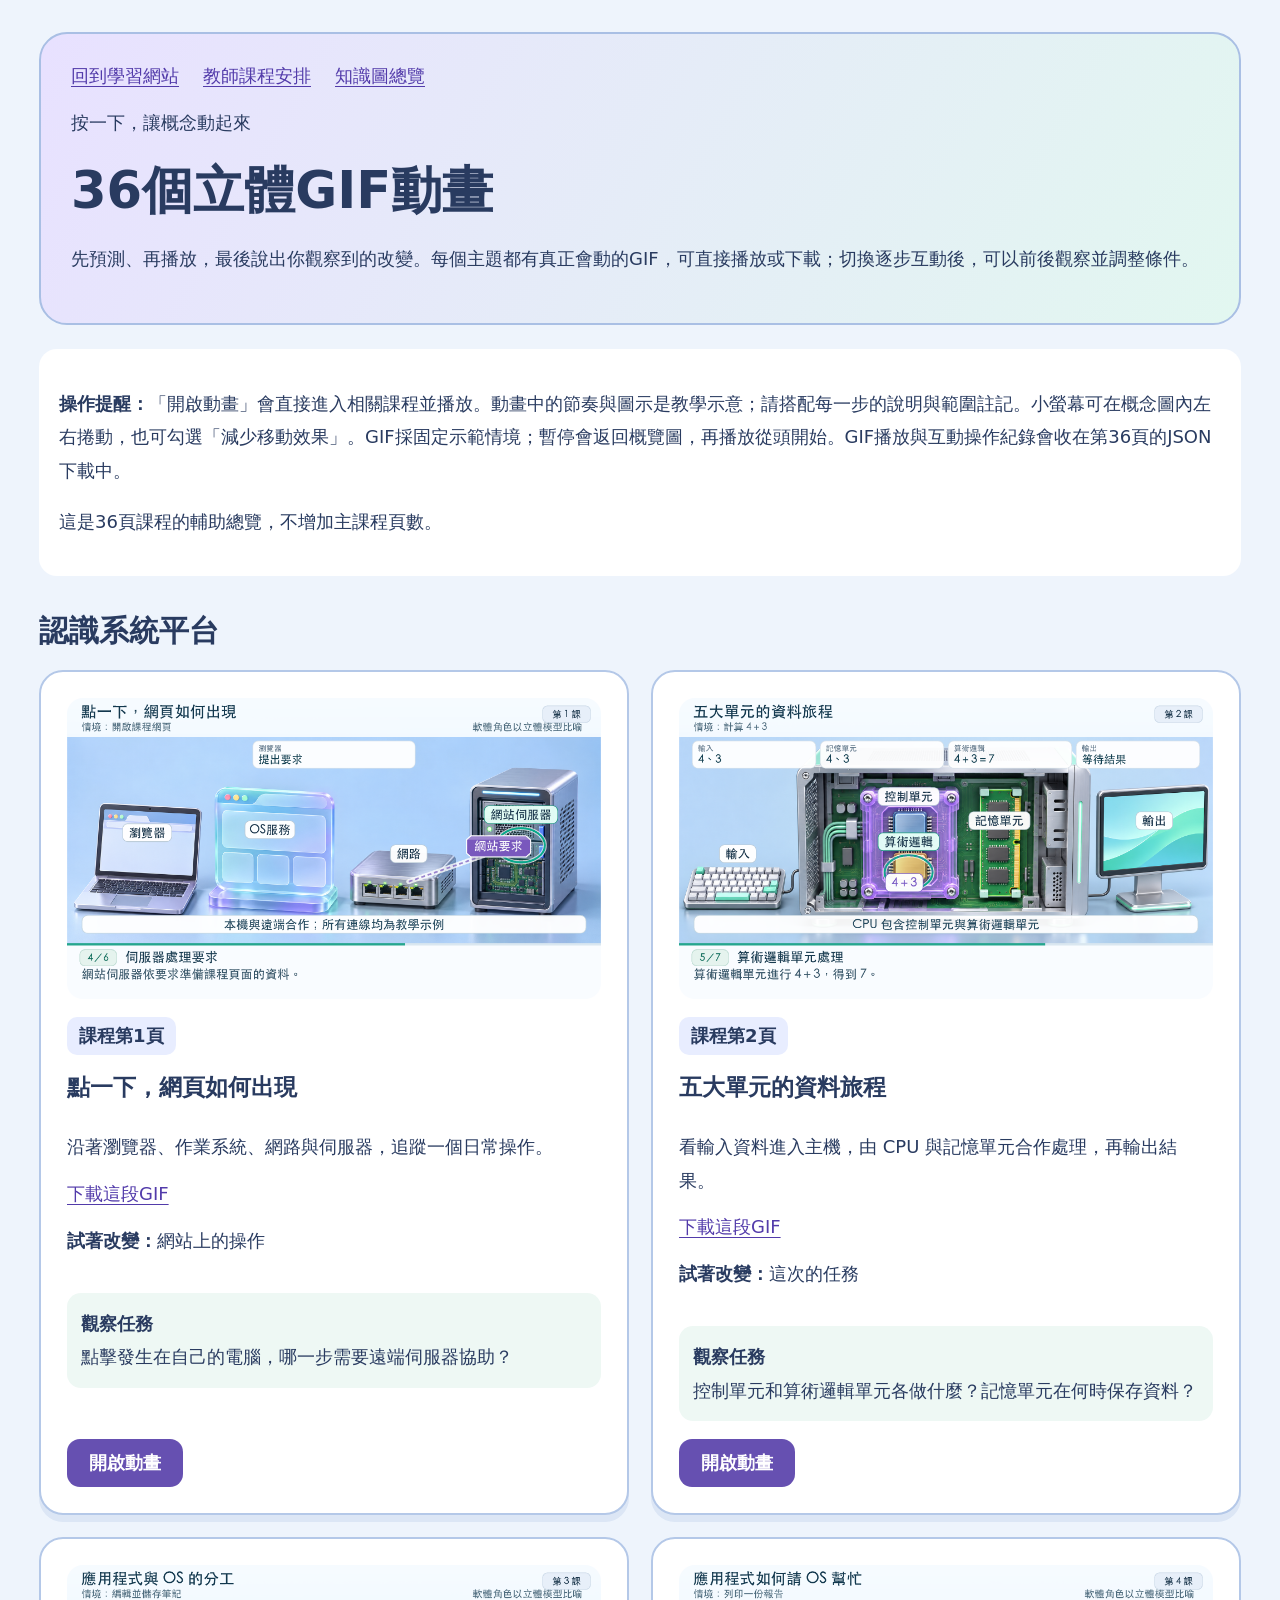
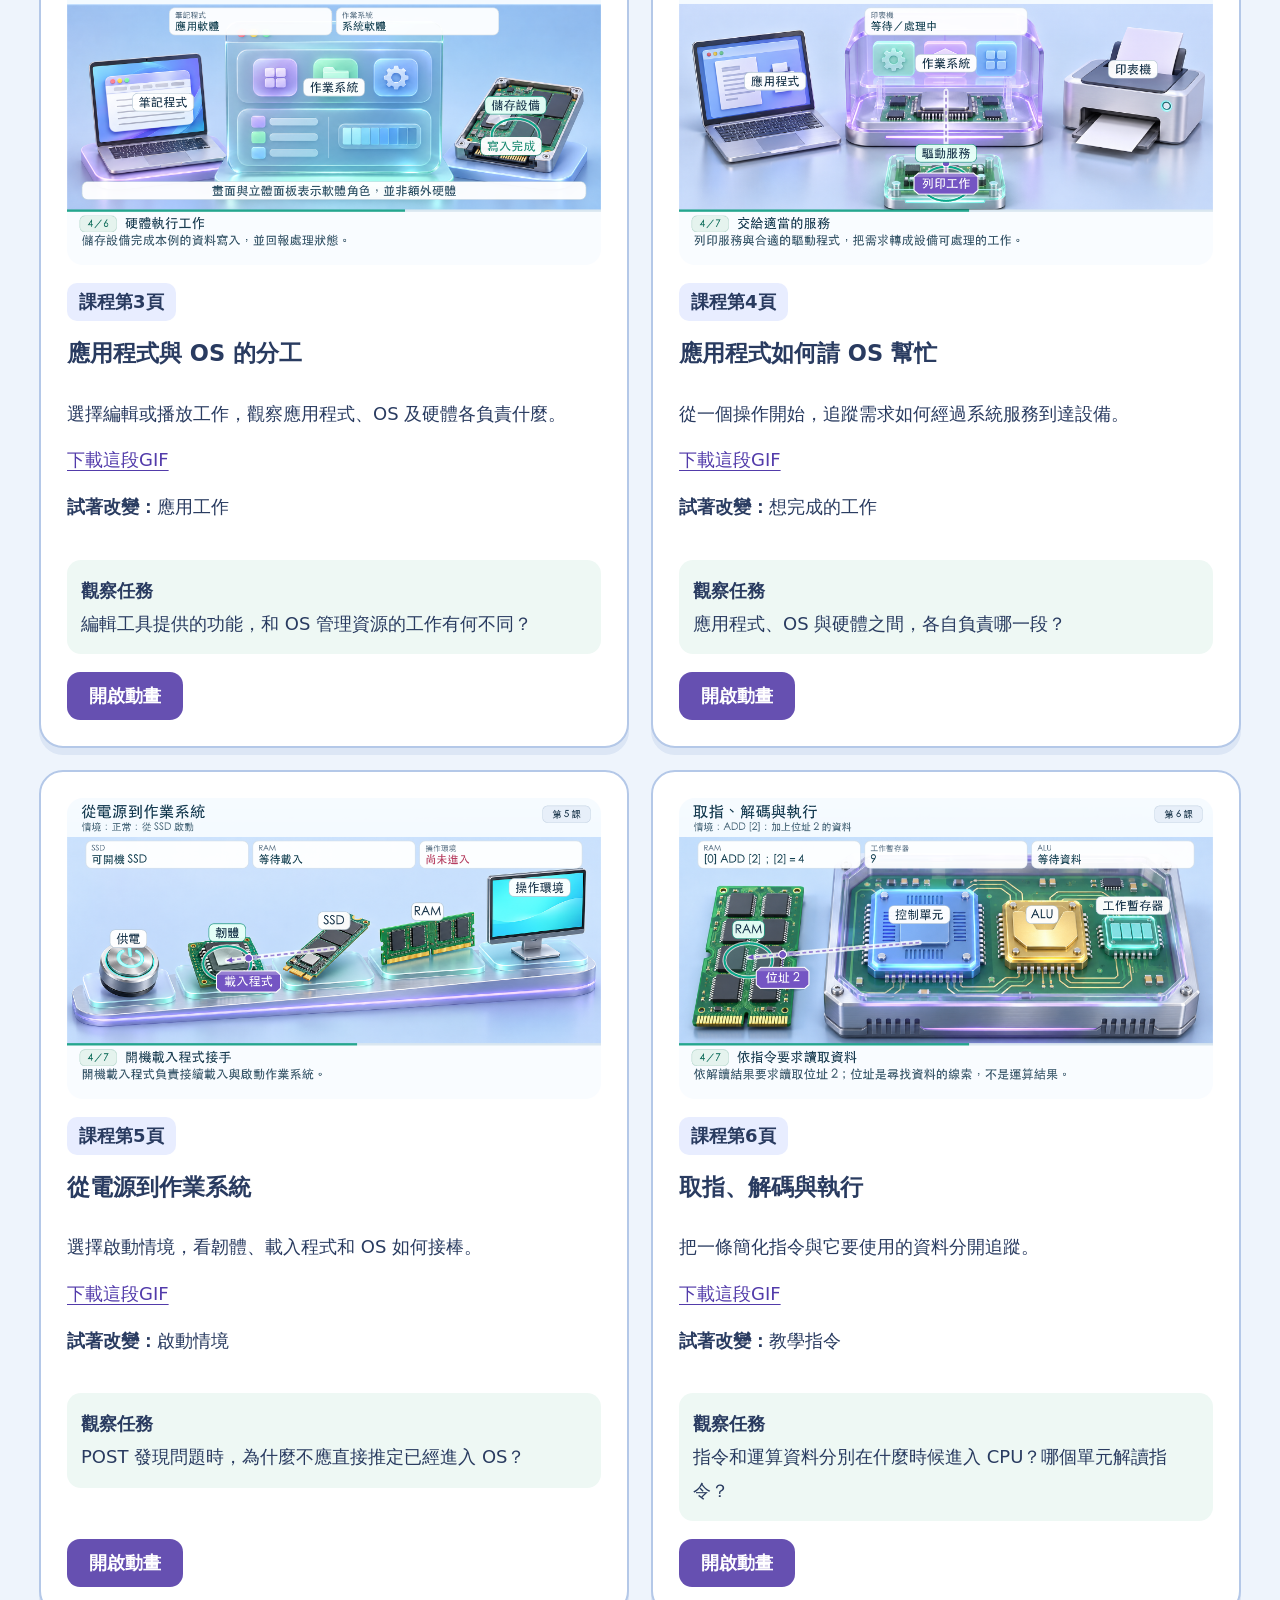
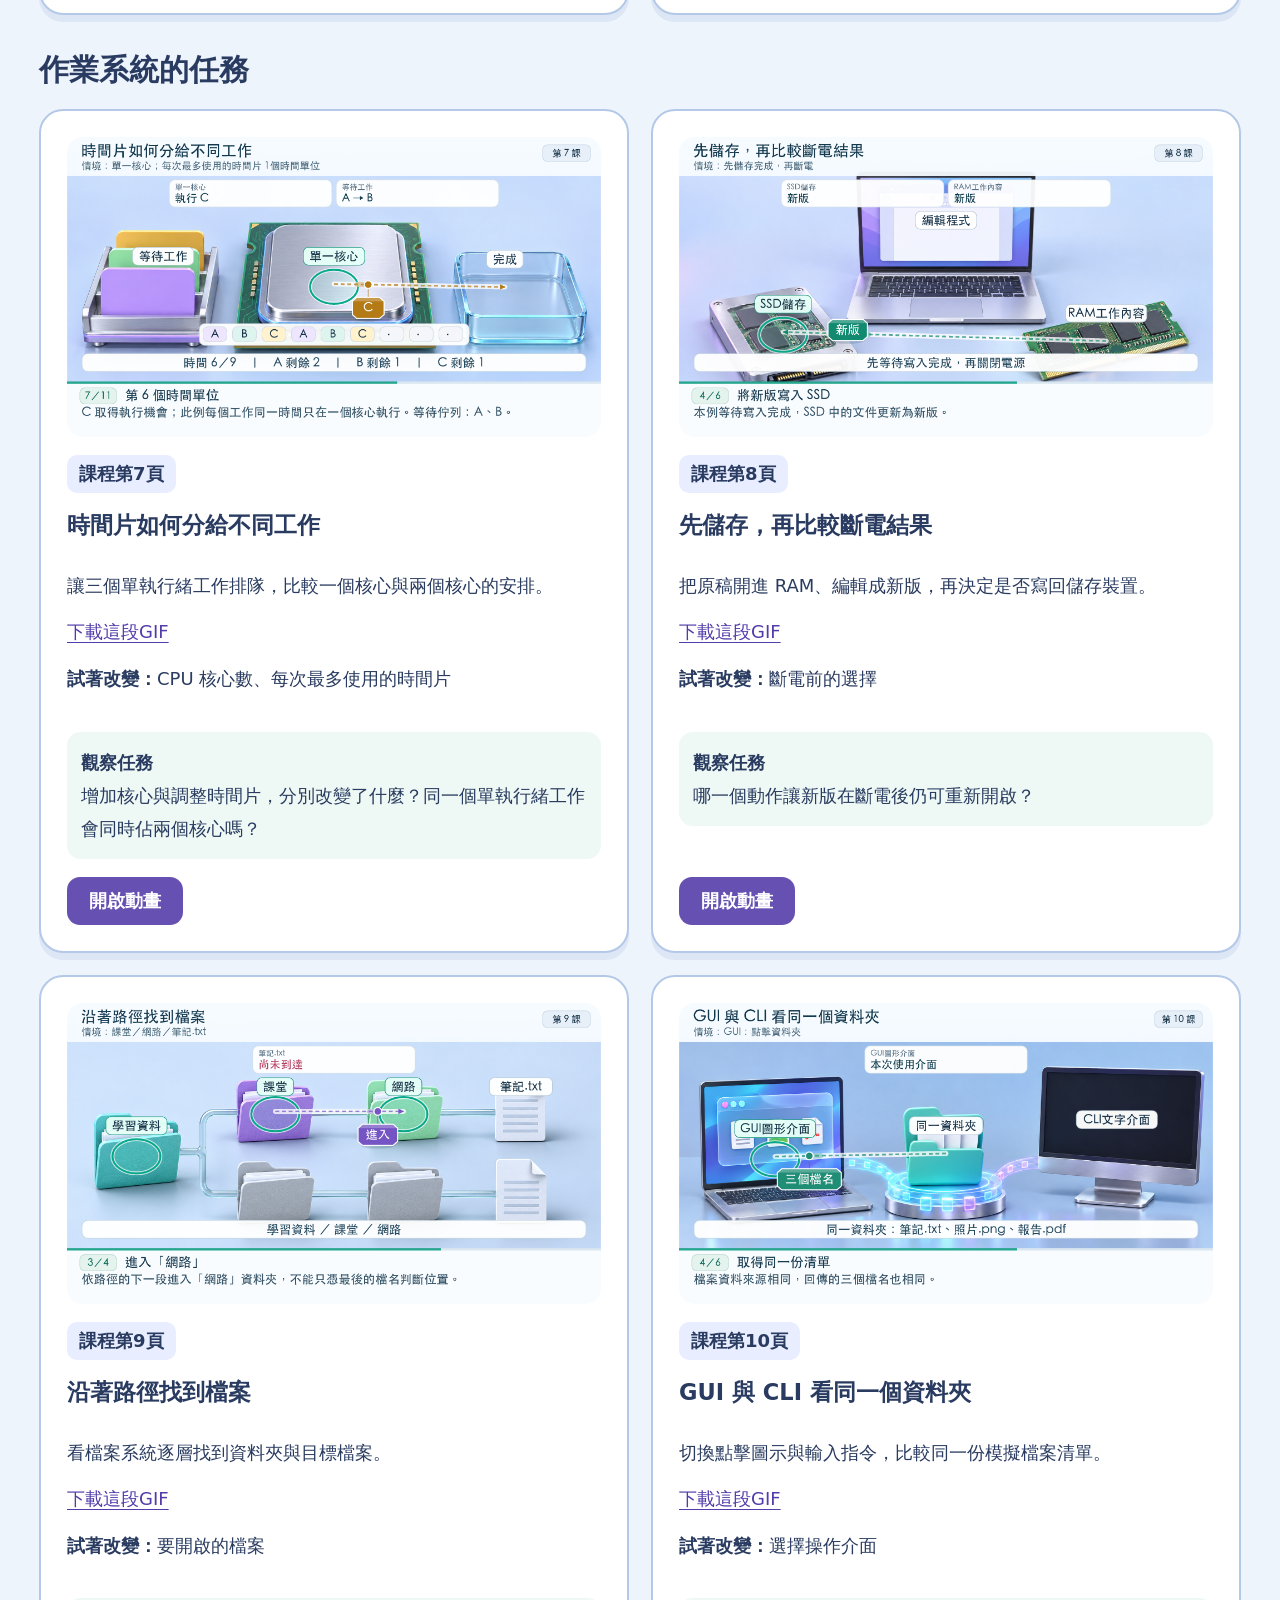
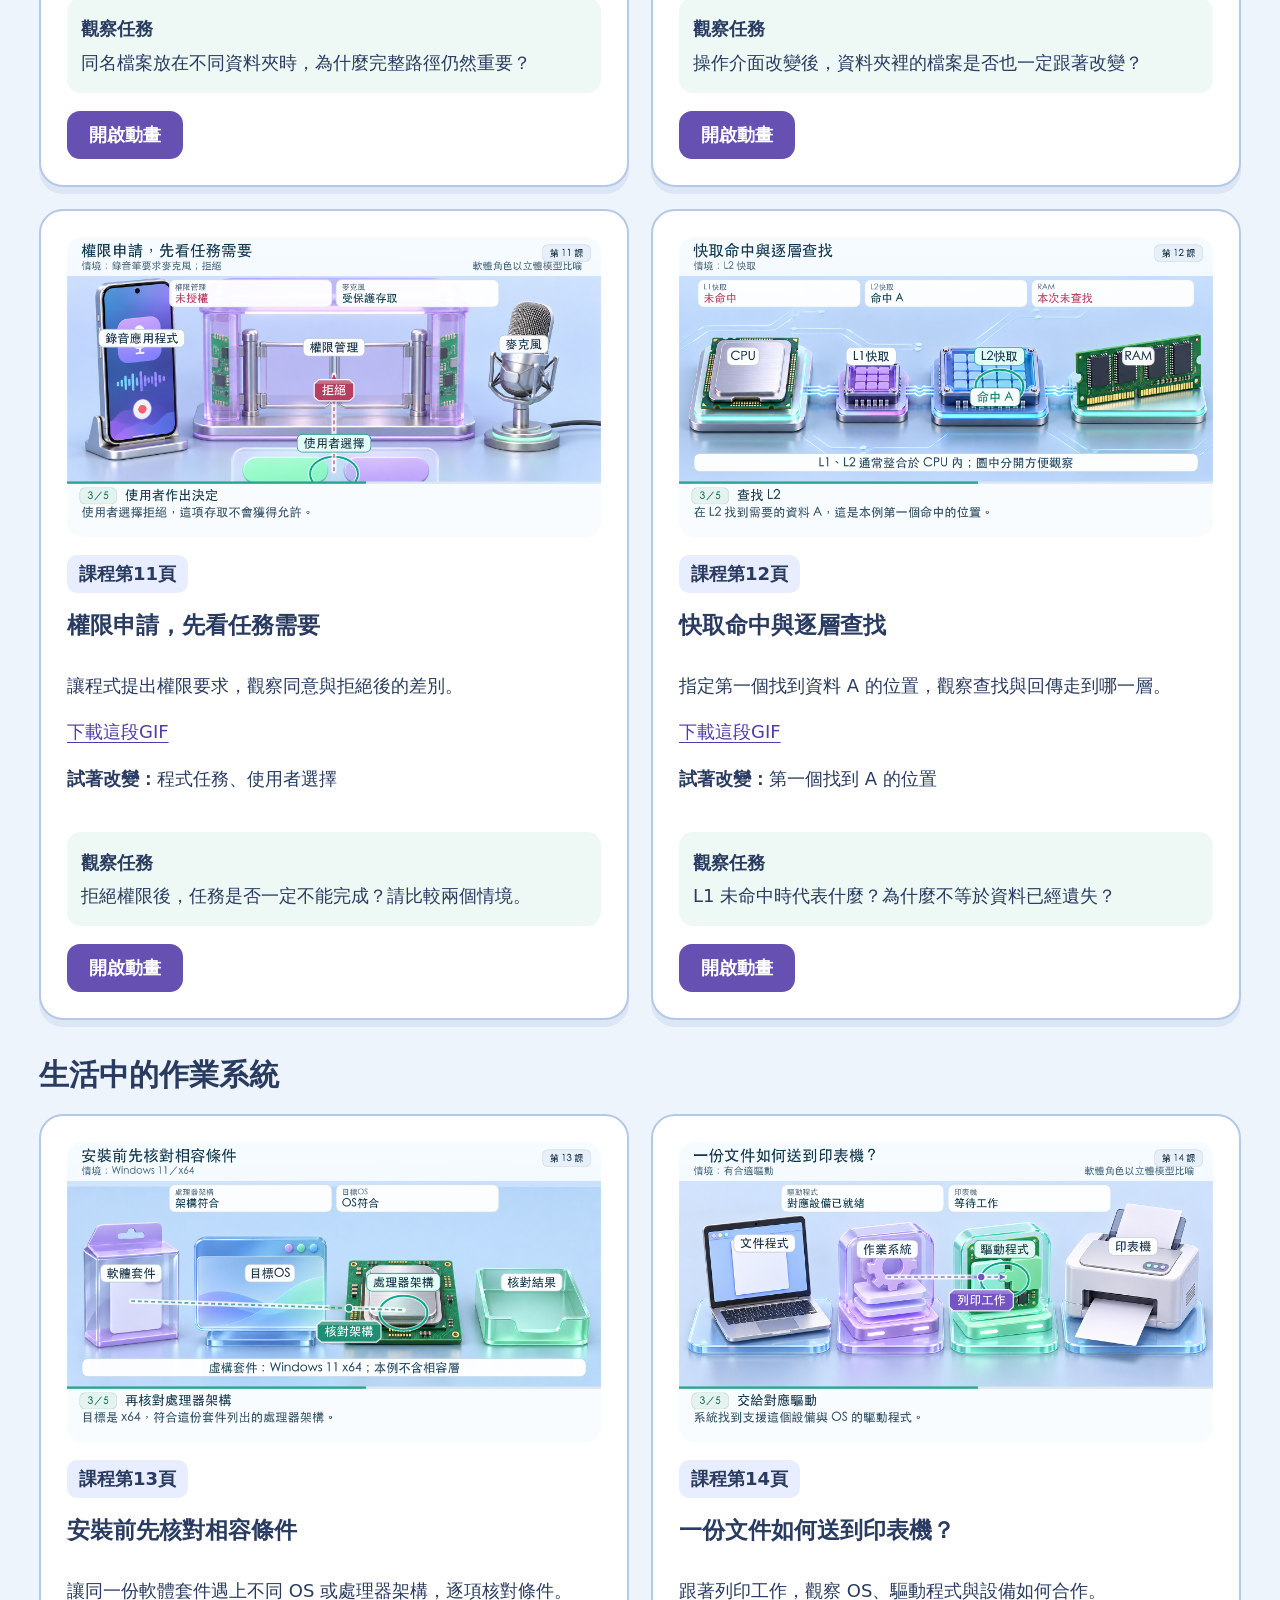
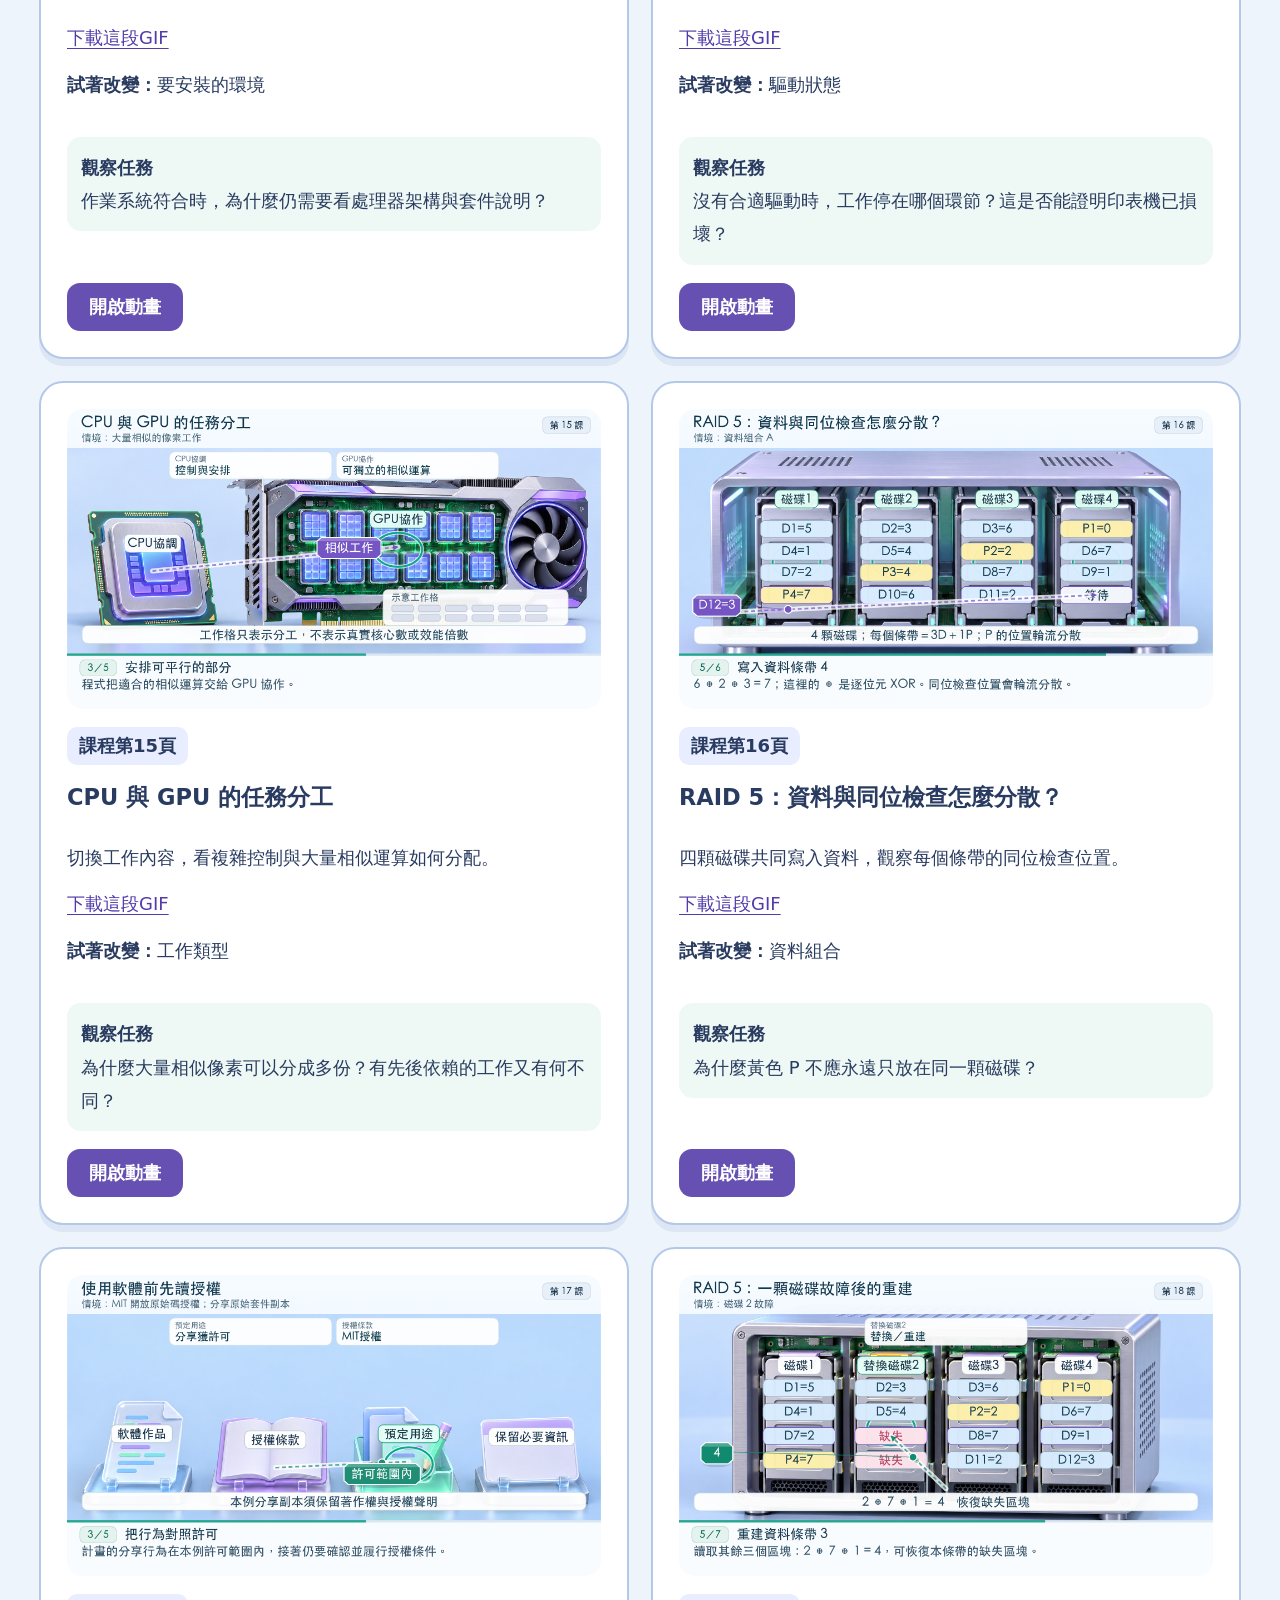
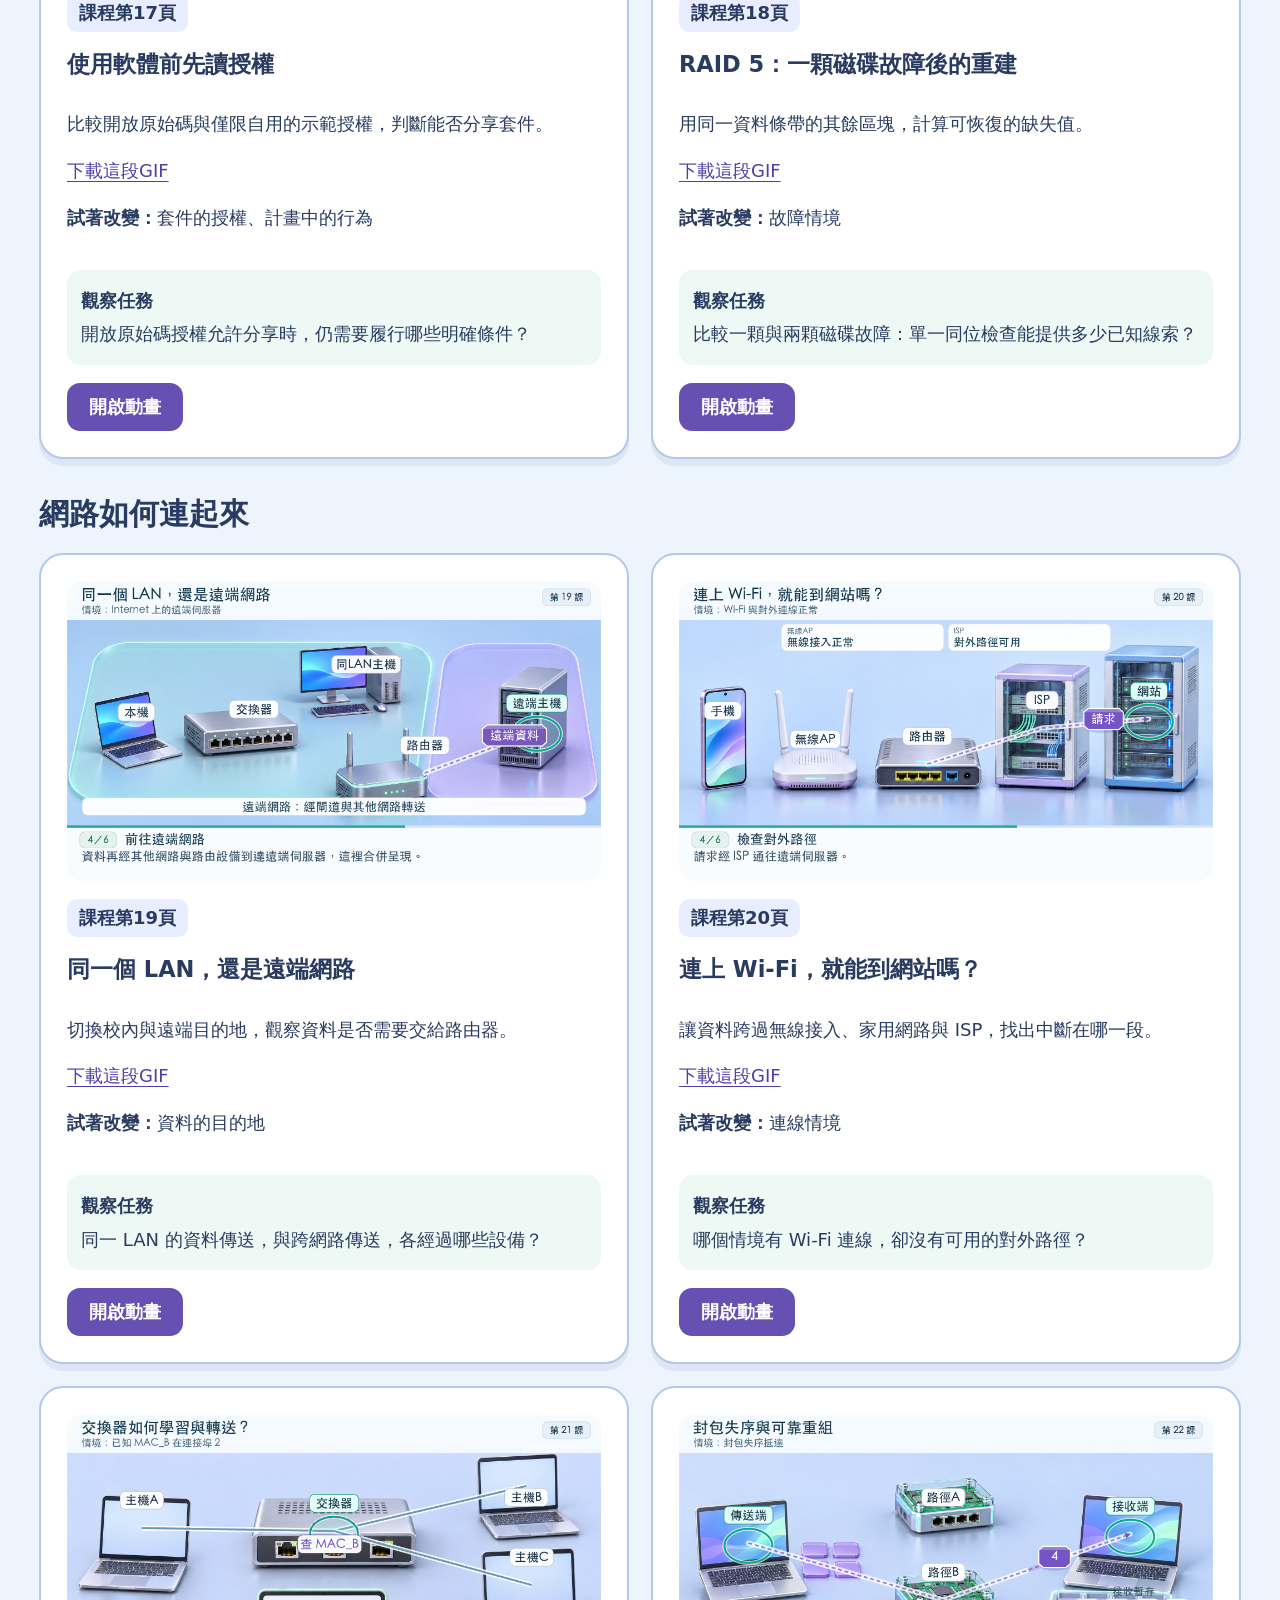
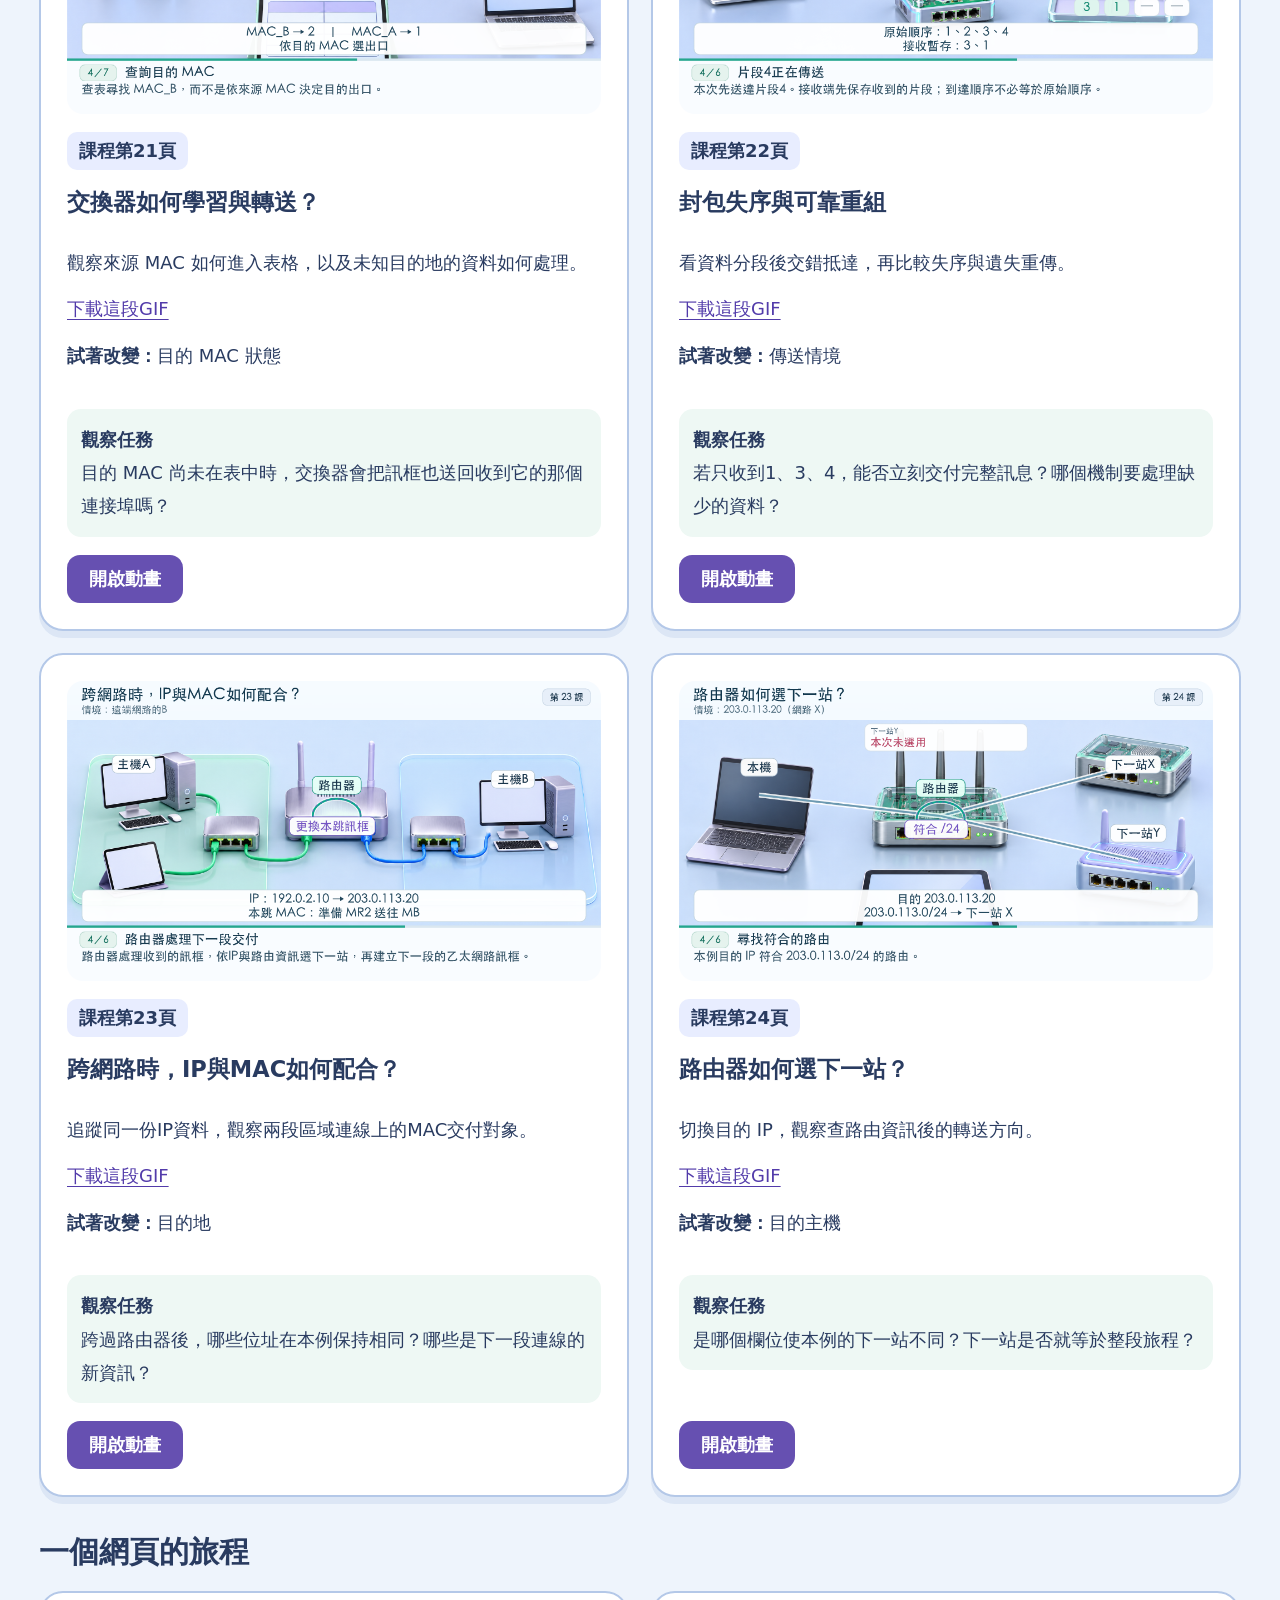
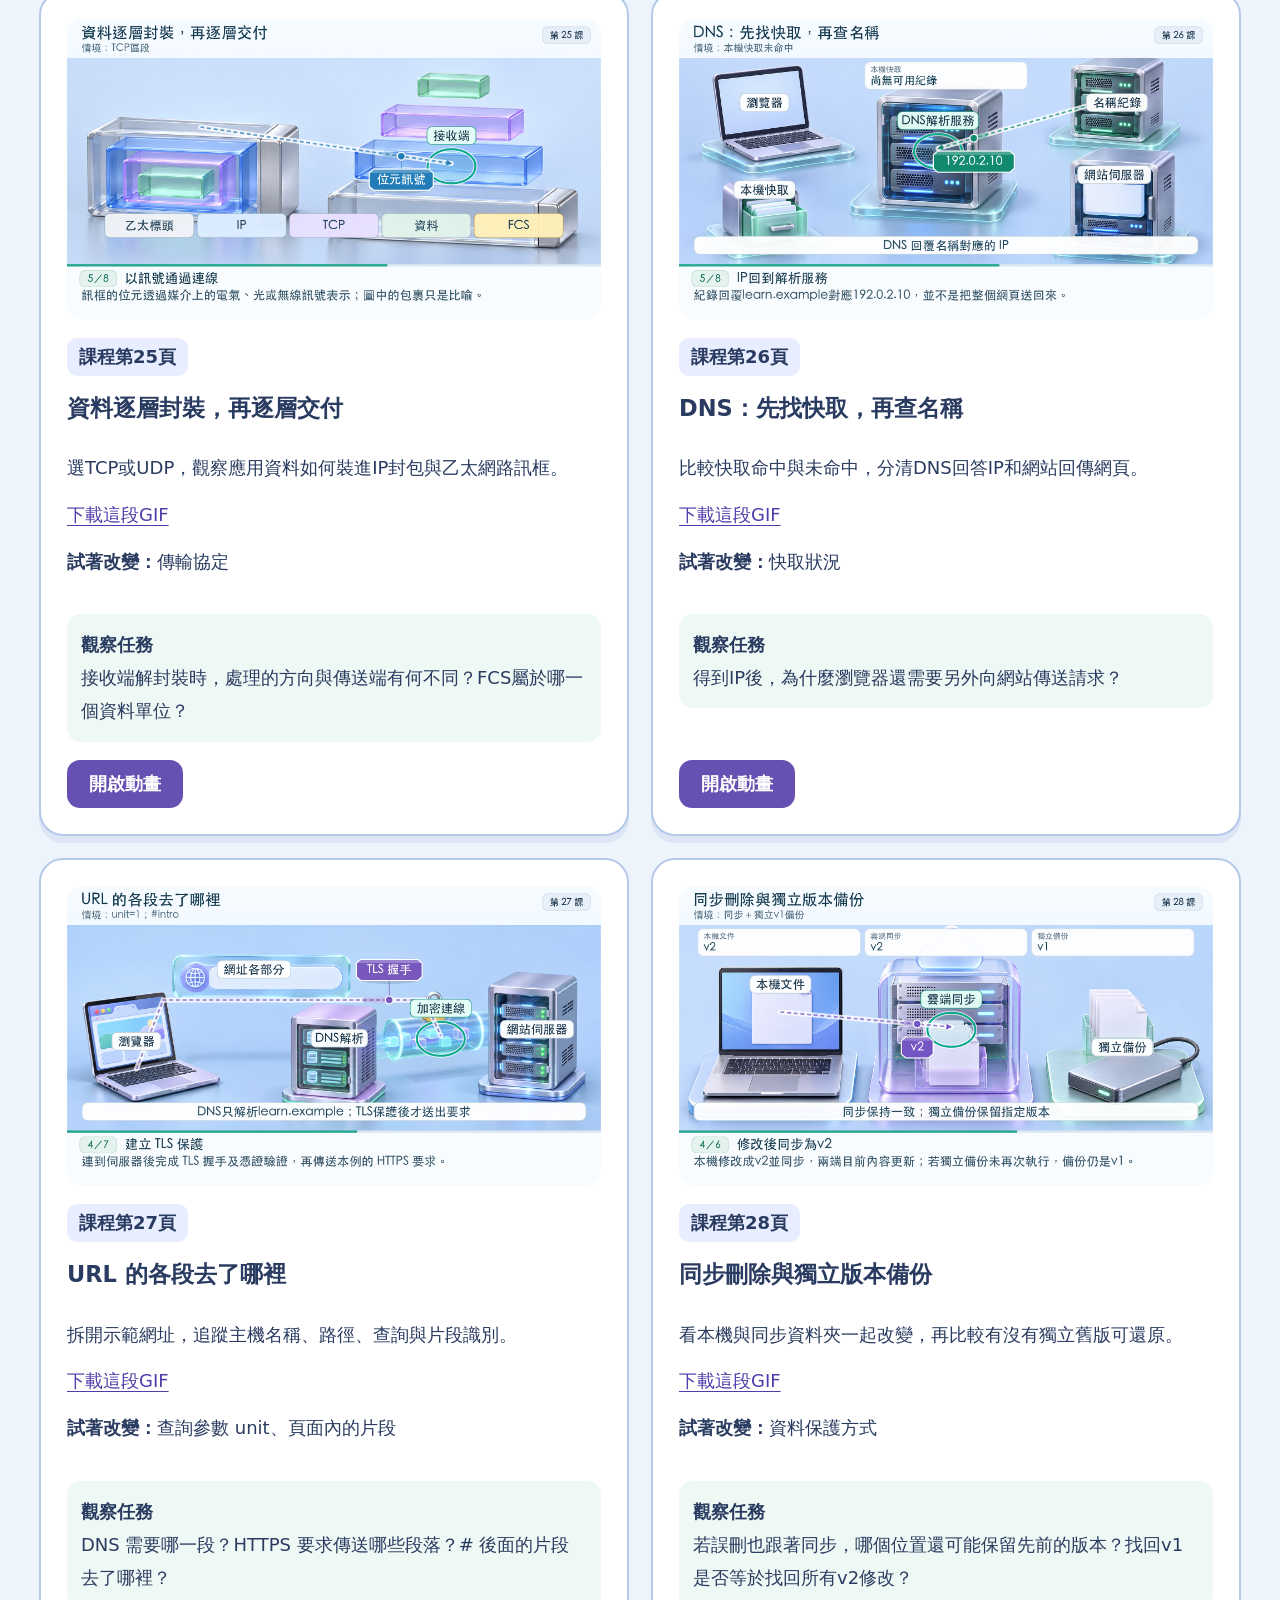
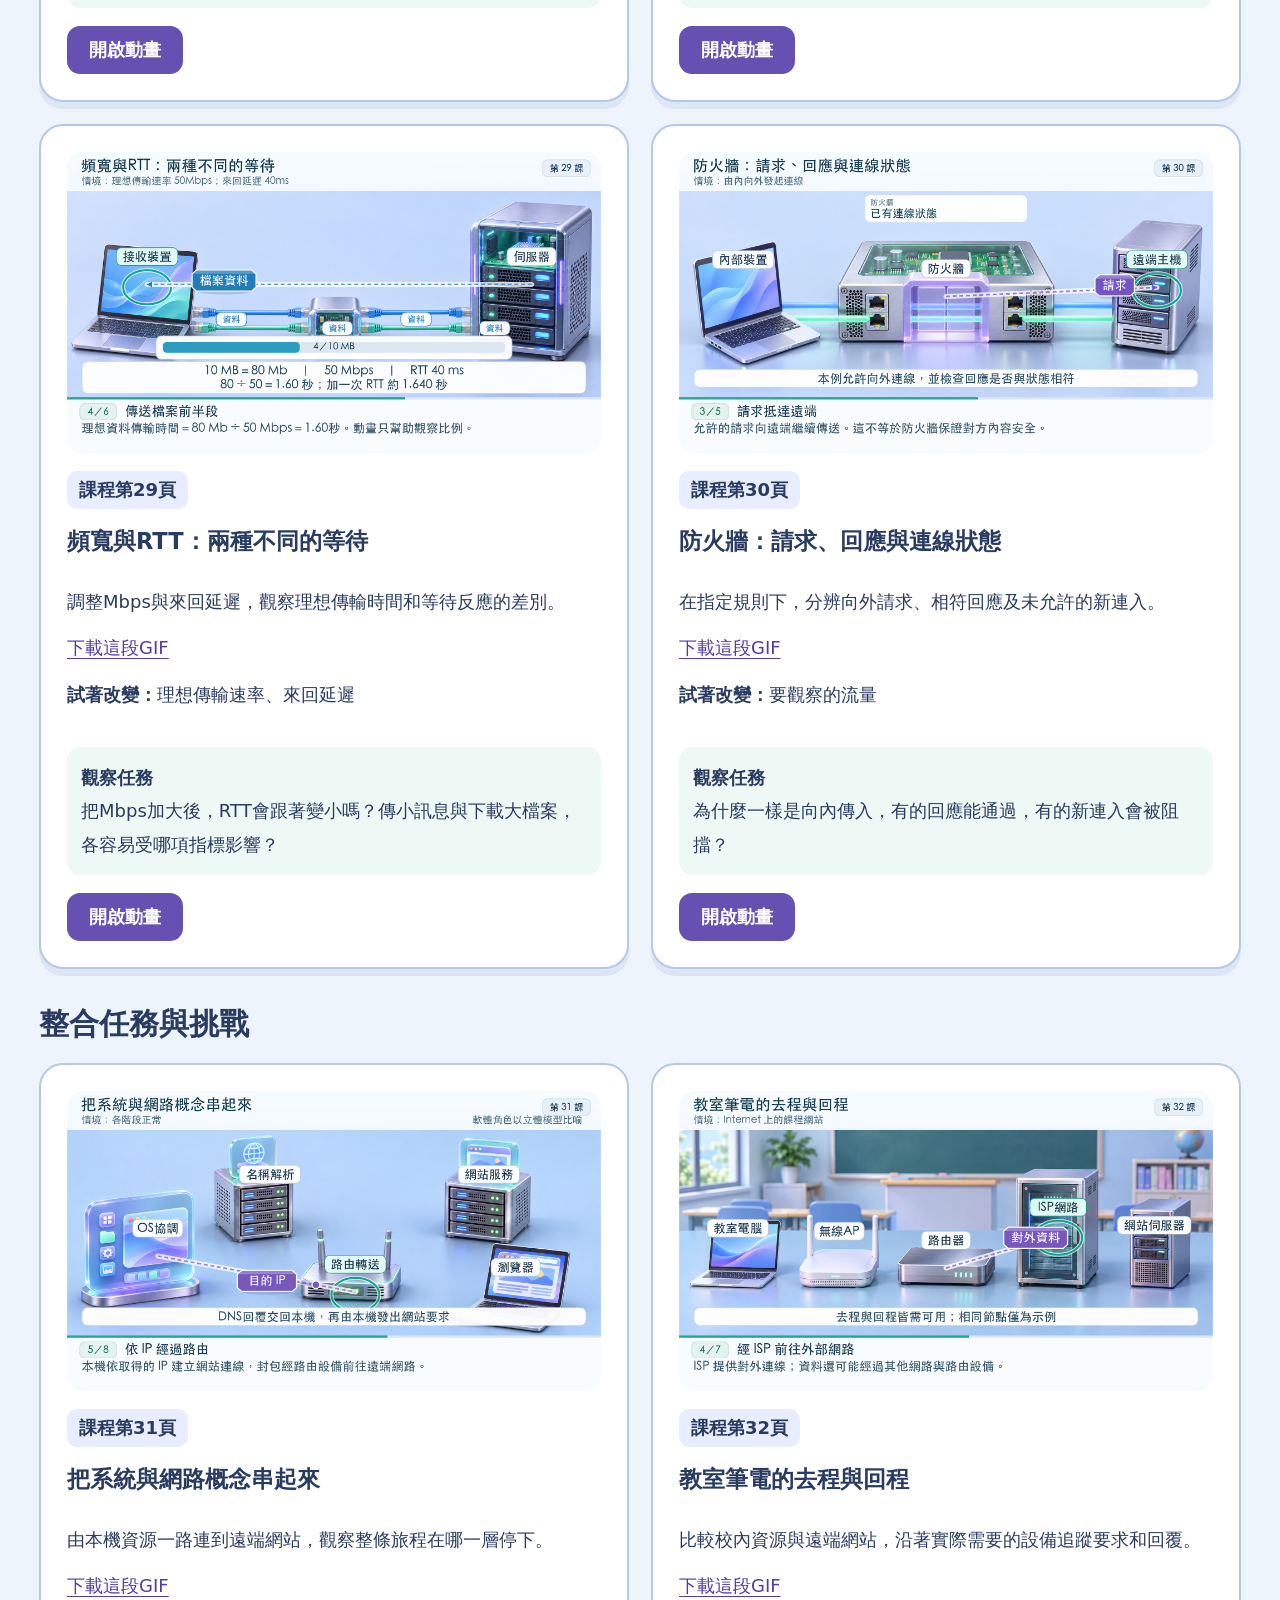
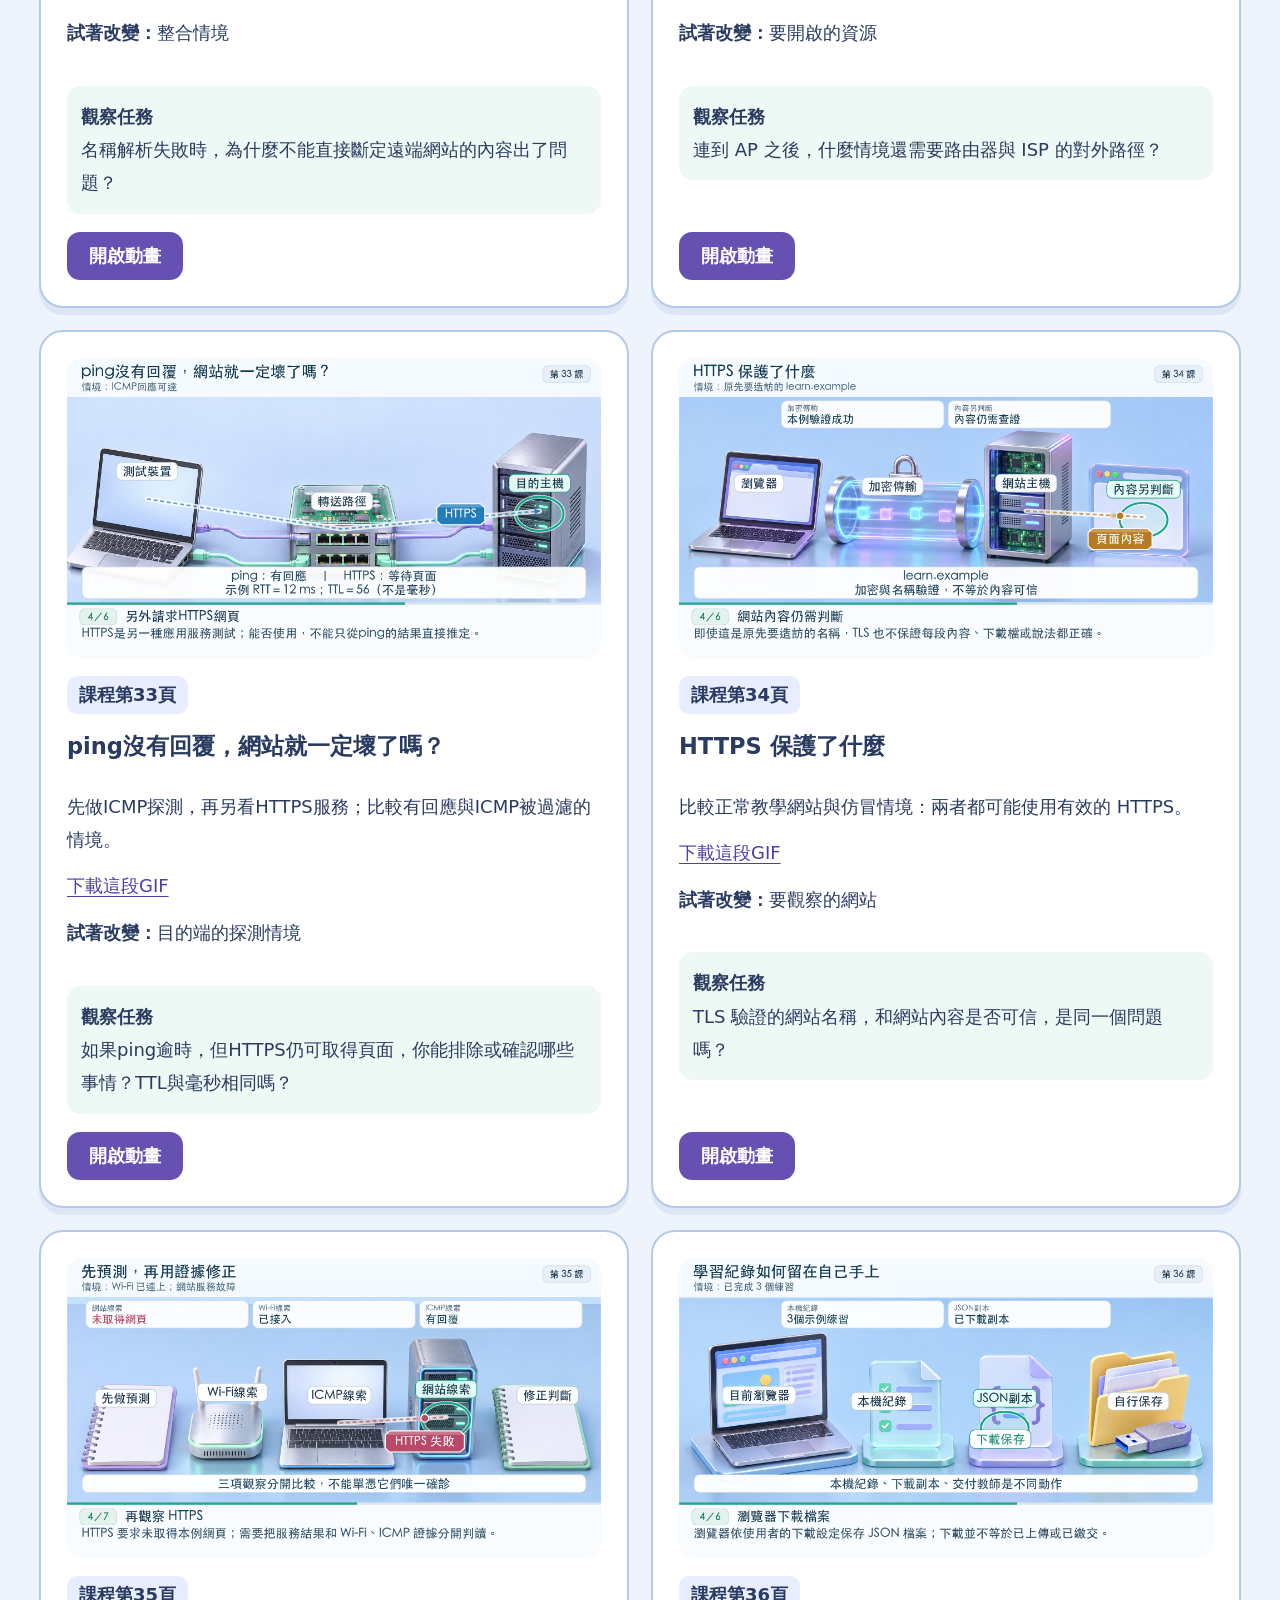
==== commit b910e171: "Give all 36 lessons a matching animated simulation and correct teaching flows" ====
--- a/system-network-lab/animations.html
+++ b/system-network-lab/animations.html
@@ -1,3 +1,3 @@
-<!doctype html><html lang="zh-Hant"><head><meta charset="utf-8"><meta name="viewport" content="width=device-width,initial-scale=1"><title>24個動畫實驗｜系統與網路探索站</title><style>
+<!doctype html><html lang="zh-Hant"><head><meta charset="utf-8"><meta name="viewport" content="width=device-width,initial-scale=1"><title>36個動畫實驗｜系統與網路探索站</title><style>
 :root{font-family:system-ui,-apple-system,"PingFang TC","Microsoft JhengHei",sans-serif;color:#293b60;background:#eef4fc;font-size:18px}*{box-sizing:border-box}body{margin:0}main{max-width:1250px;margin:auto;padding:32px 24px 65px}header{padding:30px;border:2px solid #a9bfe4;border-radius:28px;background:linear-gradient(120deg,#e8e1ff,#e2f7f0)}h1{font-size:clamp(2rem,4vw,3rem);line-height:1.3;margin:10px 0}h2{font-size:1.65rem;margin:35px 0 18px}h3{font-size:1.25rem;line-height:1.5;margin:16px 0 8px}p{line-height:1.85}a{color:#523baa;text-underline-offset:4px}nav{display:flex;gap:24px;flex-wrap:wrap}.grid{display:grid;grid-template-columns:repeat(2,minmax(0,1fr));gap:22px}article>img{width:100%;height:auto;border-radius:16px;margin-bottom:18px}article{background:#fff;border:2px solid #b4c8e8;border-radius:24px;padding:26px;display:flex;flex-direction:column;align-items:flex-start;box-shadow:0 7px 0 #dce6f5}.tag{background:#e8edff;padding:7px 12px;border-radius:10px;font-weight:700}.task{background:#eef8f4;border-radius:14px;padding:14px;width:100%}.play{display:inline-block;background:#6650b1;color:white;font-weight:750;padding:12px 22px;border-radius:13px;text-decoration:none;margin-top:auto}.tip{padding:20px;background:white;border-radius:18px;margin-top:24px}@media(max-width:720px){main{padding:16px}.grid{grid-template-columns:1fr}header,article{padding:22px}}@media print{.grid{grid-template-columns:1fr 1fr}article{break-inside:avoid;box-shadow:none}.play{color:#293b60;background:none;padding:0}header{background:none}nav{display:none}}
-</style></head><body><main><header><nav><a href="index.html">回到學習網站</a><a href="course-plan.html">教師課程安排</a><a href="knowledge-atlas.html">知識圖總覽</a></nav><p>按一下，讓概念動起來</p><h1>24個立體GIF動畫</h1><p>先預測、再播放，最後說出你觀察到的改變。每個主題都有真正會動的GIF，可直接播放或下載；切換逐步互動後，可以前後觀察並調整條件。</p></header><aside class="tip"><p><strong>操作提醒：</strong>「開啟動畫」會直接進入相關課程並播放。動畫中的節奏與圖示是教學示意；請搭配每一步的說明與範圍註記。小螢幕可在概念圖內左右捲動，也可勾選「減少移動效果」。GIF採固定示範情境；暫停會返回概覽圖，再播放從頭開始。GIF播放與互動操作紀錄會收在第36頁的JSON下載中。</p><p>這是36頁課程的輔助總覽，不增加主課程頁數。</p></aside><section><h2>認識系統平台</h2><div class="grid"><article><img src="assets/animations-v7/units-journey.png" alt="五大單元的資料旅程的立體場景" width="960" height="540" loading="lazy"><span class="tag">課程第2頁</span><h3>五大單元的資料旅程</h3><p>看輸入資料進入主機，由 CPU 與記憶單元合作處理，再輸出結果。</p><a href="assets/animations-v7/units-journey.gif" download="units-journey.gif">下載這段GIF</a><p><strong>試著改變：</strong>這次的任務</p><p class="task"><strong>觀察任務</strong><br>控制單元和算術邏輯單元各做什麼？記憶單元在何時保存資料？</p><a class="play" href="index.html#/lesson/2/sim/units-journey">開啟動畫</a></article><article><img src="assets/animations-v7/os-bridge.png" alt="應用程式如何請 OS 幫忙的立體場景" width="960" height="540" loading="lazy"><span class="tag">課程第4頁</span><h3>應用程式如何請 OS 幫忙</h3><p>從一個操作開始，追蹤需求如何經過系統服務到達設備。</p><a href="assets/animations-v7/os-bridge.gif" download="os-bridge.gif">下載這段GIF</a><p><strong>試著改變：</strong>想完成的工作</p><p class="task"><strong>觀察任務</strong><br>應用程式、OS 與硬體之間，各自負責哪一段？</p><a class="play" href="index.html#/lesson/4/sim/os-bridge">開啟動畫</a></article><article><img src="assets/animations-v7/boot-journey.png" alt="從電源到作業系統的立體場景" width="960" height="540" loading="lazy"><span class="tag">課程第5頁</span><h3>從電源到作業系統</h3><p>選擇啟動情境，看韌體、載入程式和 OS 如何接棒。</p><a href="assets/animations-v7/boot-journey.gif" download="boot-journey.gif">下載這段GIF</a><p><strong>試著改變：</strong>啟動情境</p><p class="task"><strong>觀察任務</strong><br>POST 發現問題時，為什麼不應直接推定已經進入 OS？</p><a class="play" href="index.html#/lesson/5/sim/boot-journey">開啟動畫</a></article></div></section><section><h2>作業系統的任務</h2><div class="grid"><article><img src="assets/animations-v7/fetch-execute.png" alt="取指、解碼與執行的立體場景" width="960" height="540" loading="lazy"><span class="tag">課程第7頁</span><h3>取指、解碼與執行</h3><p>把一條簡化指令與它要使用的資料分開追蹤。</p><a href="assets/animations-v7/fetch-execute.gif" download="fetch-execute.gif">下載這段GIF</a><p><strong>試著改變：</strong>教學指令</p><p class="task"><strong>觀察任務</strong><br>指令和運算資料分別在什麼時候進入 CPU？哪個單元解讀指令？</p><a class="play" href="index.html#/lesson/7/sim/fetch-execute">開啟動畫</a></article><article><img src="assets/animations-v7/time-slices.png" alt="時間片如何分給不同工作的立體場景" width="960" height="540" loading="lazy"><span class="tag">課程第7頁</span><h3>時間片如何分給不同工作</h3><p>讓三個單執行緒工作排隊，比較一個核心與兩個核心的安排。</p><a href="assets/animations-v7/time-slices.gif" download="time-slices.gif">下載這段GIF</a><p><strong>試著改變：</strong>CPU 核心數、每次最多使用的時間片</p><p class="task"><strong>觀察任務</strong><br>增加核心與調整時間片，分別改變了什麼？同一個單執行緒工作會同時佔兩個核心嗎？</p><a class="play" href="index.html#/lesson/7/sim/time-slices">開啟動畫</a></article><article><img src="assets/animations-v7/cache-lookup.png" alt="快取命中與逐層查找的立體場景" width="960" height="540" loading="lazy"><span class="tag">課程第8頁</span><h3>快取命中與逐層查找</h3><p>指定第一個找到資料 A 的位置，觀察查找與回傳走到哪一層。</p><a href="assets/animations-v7/cache-lookup.gif" download="cache-lookup.gif">下載這段GIF</a><p><strong>試著改變：</strong>第一個找到 A 的位置</p><p class="task"><strong>觀察任務</strong><br>L1 未命中時代表什麼？為什麼不等於資料已經遺失？</p><a class="play" href="index.html#/lesson/8/sim/cache-lookup">開啟動畫</a></article><article><img src="assets/animations-v7/save-power.png" alt="先儲存，再比較斷電結果的立體場景" width="960" height="540" loading="lazy"><span class="tag">課程第8頁</span><h3>先儲存，再比較斷電結果</h3><p>把原稿開進 RAM、編輯成新版，再決定是否寫回儲存裝置。</p><a href="assets/animations-v7/save-power.gif" download="save-power.gif">下載這段GIF</a><p><strong>試著改變：</strong>斷電前的選擇</p><p class="task"><strong>觀察任務</strong><br>哪一個動作讓新版在斷電後仍可重新開啟？</p><a class="play" href="index.html#/lesson/8/sim/save-power">開啟動畫</a></article><article><img src="assets/animations-v7/file-path.png" alt="沿著路徑找到檔案的立體場景" width="960" height="540" loading="lazy"><span class="tag">課程第9頁</span><h3>沿著路徑找到檔案</h3><p>看檔案系統逐層找到資料夾與目標檔案。</p><a href="assets/animations-v7/file-path.gif" download="file-path.gif">下載這段GIF</a><p><strong>試著改變：</strong>要開啟的檔案</p><p class="task"><strong>觀察任務</strong><br>同名檔案放在不同資料夾時，為什麼完整路徑仍然重要？</p><a class="play" href="index.html#/lesson/9/sim/file-path">開啟動畫</a></article><article><img src="assets/animations-v7/permission-gate.png" alt="權限申請，先看任務需要的立體場景" width="960" height="540" loading="lazy"><span class="tag">課程第11頁</span><h3>權限申請，先看任務需要</h3><p>讓程式提出權限要求，觀察同意與拒絕後的差別。</p><a href="assets/animations-v7/permission-gate.gif" download="permission-gate.gif">下載這段GIF</a><p><strong>試著改變：</strong>程式任務、使用者選擇</p><p class="task"><strong>觀察任務</strong><br>拒絕權限後，任務是否一定不能完成？請比較兩個情境。</p><a class="play" href="index.html#/lesson/11/sim/permission-gate">開啟動畫</a></article></div></section><section><h2>生活中的作業系統</h2><div class="grid"><article><img src="assets/animations-v7/driver-print.png" alt="一份文件如何送到印表機？的立體場景" width="960" height="540" loading="lazy"><span class="tag">課程第14頁</span><h3>一份文件如何送到印表機？</h3><p>跟著列印工作，觀察 OS、驅動程式與設備如何合作。</p><a href="assets/animations-v7/driver-print.gif" download="driver-print.gif">下載這段GIF</a><p><strong>試著改變：</strong>驅動狀態</p><p class="task"><strong>觀察任務</strong><br>沒有合適驅動時，工作停在哪個環節？這是否能證明印表機已損壞？</p><a class="play" href="index.html#/lesson/14/sim/driver-print">開啟動畫</a></article><article><img src="assets/animations-v7/cpu-gpu.png" alt="CPU 與 GPU 的任務分工的立體場景" width="960" height="540" loading="lazy"><span class="tag">課程第15頁</span><h3>CPU 與 GPU 的任務分工</h3><p>切換工作內容，看複雜控制與大量相似運算如何分配。</p><a href="assets/animations-v7/cpu-gpu.gif" download="cpu-gpu.gif">下載這段GIF</a><p><strong>試著改變：</strong>工作類型</p><p class="task"><strong>觀察任務</strong><br>為什麼大量相似像素可以分成多份？有先後依賴的工作又有何不同？</p><a class="play" href="index.html#/lesson/15/sim/cpu-gpu">開啟動畫</a></article><article><img src="assets/animations-v7/raid-write.png" alt="RAID 5：資料與同位檢查怎麼分散？的立體場景" width="960" height="540" loading="lazy"><span class="tag">課程第16頁</span><h3>RAID 5：資料與同位檢查怎麼分散？</h3><p>四顆磁碟共同寫入資料，觀察每個條帶的同位檢查位置。</p><a href="assets/animations-v7/raid-write.gif" download="raid-write.gif">下載這段GIF</a><p><strong>試著改變：</strong>資料組合</p><p class="task"><strong>觀察任務</strong><br>為什麼黃色 P 不應永遠只放在同一顆磁碟？</p><a class="play" href="index.html#/lesson/16/sim/raid-write">開啟動畫</a></article><article><img src="assets/animations-v7/raid-rebuild.png" alt="RAID 5：一顆磁碟故障後的重建的立體場景" width="960" height="540" loading="lazy"><span class="tag">課程第16頁</span><h3>RAID 5：一顆磁碟故障後的重建</h3><p>用同一資料條帶的其餘區塊，計算可恢復的缺失值。</p><a href="assets/animations-v7/raid-rebuild.gif" download="raid-rebuild.gif">下載這段GIF</a><p><strong>試著改變：</strong>故障情境</p><p class="task"><strong>觀察任務</strong><br>比較一顆與兩顆磁碟故障：單一同位檢查能提供多少已知線索？</p><a class="play" href="index.html#/lesson/16/sim/raid-rebuild">開啟動畫</a></article></div></section><section><h2>網路如何連起來</h2><div class="grid"><article><img src="assets/animations-v7/wifi-internet.png" alt="連上 Wi-Fi，就能到網站嗎？的立體場景" width="960" height="540" loading="lazy"><span class="tag">課程第20頁</span><h3>連上 Wi-Fi，就能到網站嗎？</h3><p>讓資料跨過無線接入、家用網路與 ISP，找出中斷在哪一段。</p><a href="assets/animations-v7/wifi-internet.gif" download="wifi-internet.gif">下載這段GIF</a><p><strong>試著改變：</strong>連線情境</p><p class="task"><strong>觀察任務</strong><br>哪個情境有 Wi-Fi 連線，卻沒有可用的對外路徑？</p><a class="play" href="index.html#/lesson/20/sim/wifi-internet">開啟動畫</a></article><article><img src="assets/animations-v7/switch-learning.png" alt="交換器如何學習與轉送？的立體場景" width="960" height="540" loading="lazy"><span class="tag">課程第21頁</span><h3>交換器如何學習與轉送？</h3><p>觀察來源 MAC 如何進入表格，以及未知目的地的資料如何處理。</p><a href="assets/animations-v7/switch-learning.gif" download="switch-learning.gif">下載這段GIF</a><p><strong>試著改變：</strong>目的 MAC 狀態</p><p class="task"><strong>觀察任務</strong><br>目的 MAC 尚未在表中時，交換器會把訊框也送回收到它的那個連接埠嗎？</p><a class="play" href="index.html#/lesson/21/sim/switch-learning">開啟動畫</a></article><article><img src="assets/animations-v7/router-next-hop.png" alt="路由器如何選下一站？的立體場景" width="960" height="540" loading="lazy"><span class="tag">課程第21頁</span><h3>路由器如何選下一站？</h3><p>切換目的 IP，觀察查路由資訊後的轉送方向。</p><a href="assets/animations-v7/router-next-hop.gif" download="router-next-hop.gif">下載這段GIF</a><p><strong>試著改變：</strong>目的主機</p><p class="task"><strong>觀察任務</strong><br>是哪個欄位使本例的下一站不同？下一站是否就等於整段旅程？</p><a class="play" href="index.html#/lesson/21/sim/router-next-hop">開啟動畫</a></article><article><img src="assets/animations-v7/packet-reassembly.png" alt="封包失序與可靠重組的立體場景" width="960" height="540" loading="lazy"><span class="tag">課程第22頁</span><h3>封包失序與可靠重組</h3><p>看資料分段後交錯抵達，再比較失序與遺失重傳。</p><a href="assets/animations-v7/packet-reassembly.gif" download="packet-reassembly.gif">下載這段GIF</a><p><strong>試著改變：</strong>傳送情境</p><p class="task"><strong>觀察任務</strong><br>若只收到1、3、4，能否立刻交付完整訊息？哪個機制要處理缺少的資料？</p><a class="play" href="index.html#/lesson/22/sim/packet-reassembly">開啟動畫</a></article><article><img src="assets/animations-v7/ip-mac-hops.png" alt="跨網路時，IP與MAC如何配合？的立體場景" width="960" height="540" loading="lazy"><span class="tag">課程第23頁</span><h3>跨網路時，IP與MAC如何配合？</h3><p>追蹤同一份IP資料，觀察兩段區域連線上的MAC交付對象。</p><a href="assets/animations-v7/ip-mac-hops.gif" download="ip-mac-hops.gif">下載這段GIF</a><p><strong>試著改變：</strong>目的地</p><p class="task"><strong>觀察任務</strong><br>跨過路由器後，哪些位址在本例保持相同？哪些是下一段連線的新資訊？</p><a class="play" href="index.html#/lesson/23/sim/ip-mac-hops">開啟動畫</a></article></div></section><section><h2>一個網頁的旅程</h2><div class="grid"><article><img src="assets/animations-v7/encapsulation.png" alt="資料逐層封裝，再逐層交付的立體場景" width="960" height="540" loading="lazy"><span class="tag">課程第25頁</span><h3>資料逐層封裝，再逐層交付</h3><p>選TCP或UDP，觀察應用資料如何裝進IP封包與乙太網路訊框。</p><a href="assets/animations-v7/encapsulation.gif" download="encapsulation.gif">下載這段GIF</a><p><strong>試著改變：</strong>傳輸協定</p><p class="task"><strong>觀察任務</strong><br>接收端解封裝時，處理的方向與傳送端有何不同？FCS屬於哪一個資料單位？</p><a class="play" href="index.html#/lesson/25/sim/encapsulation">開啟動畫</a></article><article><img src="assets/animations-v7/dns-cache.png" alt="DNS：先找快取，再查名稱的立體場景" width="960" height="540" loading="lazy"><span class="tag">課程第26頁</span><h3>DNS：先找快取，再查名稱</h3><p>比較快取命中與未命中，分清DNS回答IP和網站回傳網頁。</p><a href="assets/animations-v7/dns-cache.gif" download="dns-cache.gif">下載這段GIF</a><p><strong>試著改變：</strong>快取狀況</p><p class="task"><strong>觀察任務</strong><br>得到IP後，為什麼瀏覽器還需要另外向網站傳送請求？</p><a class="play" href="index.html#/lesson/26/sim/dns-cache">開啟動畫</a></article><article><img src="assets/animations-v7/cloud-sync.png" alt="同步刪除與獨立版本備份的立體場景" width="960" height="540" loading="lazy"><span class="tag">課程第28頁</span><h3>同步刪除與獨立版本備份</h3><p>看本機與同步資料夾一起改變，再比較有沒有獨立舊版可還原。</p><a href="assets/animations-v7/cloud-sync.gif" download="cloud-sync.gif">下載這段GIF</a><p><strong>試著改變：</strong>資料保護方式</p><p class="task"><strong>觀察任務</strong><br>若誤刪也跟著同步，哪個位置還可能保留先前的版本？找回v1是否等於找回所有v2修改？</p><a class="play" href="index.html#/lesson/28/sim/cloud-sync">開啟動畫</a></article><article><img src="assets/animations-v7/bandwidth-delay.png" alt="頻寬與RTT：兩種不同的等待的立體場景" width="960" height="540" loading="lazy"><span class="tag">課程第29頁</span><h3>頻寬與RTT：兩種不同的等待</h3><p>調整Mbps與來回延遲，觀察理想傳輸時間和等待反應的差別。</p><a href="assets/animations-v7/bandwidth-delay.gif" download="bandwidth-delay.gif">下載這段GIF</a><p><strong>試著改變：</strong>理想傳輸速率、來回延遲</p><p class="task"><strong>觀察任務</strong><br>把Mbps加大後，RTT會跟著變小嗎？傳小訊息與下載大檔案，各容易受哪項指標影響？</p><a class="play" href="index.html#/lesson/29/sim/bandwidth-delay">開啟動畫</a></article><article><img src="assets/animations-v7/firewall-state.png" alt="防火牆：請求、回應與連線狀態的立體場景" width="960" height="540" loading="lazy"><span class="tag">課程第30頁</span><h3>防火牆：請求、回應與連線狀態</h3><p>在指定規則下，分辨向外請求、相符回應及未允許的新連入。</p><a href="assets/animations-v7/firewall-state.gif" download="firewall-state.gif">下載這段GIF</a><p><strong>試著改變：</strong>要觀察的流量</p><p class="task"><strong>觀察任務</strong><br>為什麼一樣是向內傳入，有的回應能通過，有的新連入會被阻擋？</p><a class="play" href="index.html#/lesson/30/sim/firewall-state">開啟動畫</a></article></div></section><section><h2>整合任務與挑戰</h2><div class="grid"><article><img src="assets/animations-v7/icmp-diagnostics.png" alt="ping沒有回覆，網站就一定壞了嗎？的立體場景" width="960" height="540" loading="lazy"><span class="tag">課程第33頁</span><h3>ping沒有回覆，網站就一定壞了嗎？</h3><p>先做ICMP探測，再另看HTTPS服務；比較有回應與ICMP被過濾的情境。</p><a href="assets/animations-v7/icmp-diagnostics.gif" download="icmp-diagnostics.gif">下載這段GIF</a><p><strong>試著改變：</strong>目的端的探測情境</p><p class="task"><strong>觀察任務</strong><br>如果ping逾時，但HTTPS仍可取得頁面，你能排除或確認哪些事情？TTL與毫秒相同嗎？</p><a class="play" href="index.html#/lesson/33/sim/icmp-diagnostics">開啟動畫</a></article></div></section></main></body></html>+</style></head><body><main><header><nav><a href="index.html">回到學習網站</a><a href="course-plan.html">教師課程安排</a><a href="knowledge-atlas.html">知識圖總覽</a></nav><p>按一下，讓概念動起來</p><h1>36個立體GIF動畫</h1><p>先預測、再播放，最後說出你觀察到的改變。每個主題都有真正會動的GIF，可直接播放或下載；切換逐步互動後，可以前後觀察並調整條件。</p></header><aside class="tip"><p><strong>操作提醒：</strong>「開啟動畫」會直接進入相關課程並播放。動畫中的節奏與圖示是教學示意；請搭配每一步的說明與範圍註記。小螢幕可在概念圖內左右捲動，也可勾選「減少移動效果」。GIF採固定示範情境；暫停會返回概覽圖，再播放從頭開始。GIF播放與互動操作紀錄會收在第36頁的JSON下載中。</p><p>這是36頁課程的輔助總覽，不增加主課程頁數。</p></aside><section><h2>認識系統平台</h2><div class="grid"><article><img src="assets/animations-v8/digital-journey.png?v=8" alt="點一下，網頁如何出現的立體場景" width="960" height="540" loading="lazy"><span class="tag">課程第1頁</span><h3>點一下，網頁如何出現</h3><p>沿著瀏覽器、作業系統、網路與伺服器，追蹤一個日常操作。</p><a href="assets/animations-v8/digital-journey.gif?v=8" download="digital-journey.gif">下載這段GIF</a><p><strong>試著改變：</strong>網站上的操作</p><p class="task"><strong>觀察任務</strong><br>點擊發生在自己的電腦，哪一步需要遠端伺服器協助？</p><a class="play" href="index.html#/lesson/1/sim/digital-journey">開啟動畫</a></article><article><img src="assets/animations-v7/units-journey.png?v=8" alt="五大單元的資料旅程的立體場景" width="960" height="540" loading="lazy"><span class="tag">課程第2頁</span><h3>五大單元的資料旅程</h3><p>看輸入資料進入主機，由 CPU 與記憶單元合作處理，再輸出結果。</p><a href="assets/animations-v7/units-journey.gif?v=8" download="units-journey.gif">下載這段GIF</a><p><strong>試著改變：</strong>這次的任務</p><p class="task"><strong>觀察任務</strong><br>控制單元和算術邏輯單元各做什麼？記憶單元在何時保存資料？</p><a class="play" href="index.html#/lesson/2/sim/units-journey">開啟動畫</a></article><article><img src="assets/animations-v8/software-roles.png?v=8" alt="應用程式與 OS 的分工的立體場景" width="960" height="540" loading="lazy"><span class="tag">課程第3頁</span><h3>應用程式與 OS 的分工</h3><p>選擇編輯或播放工作，觀察應用程式、OS 及硬體各負責什麼。</p><a href="assets/animations-v8/software-roles.gif?v=8" download="software-roles.gif">下載這段GIF</a><p><strong>試著改變：</strong>應用工作</p><p class="task"><strong>觀察任務</strong><br>編輯工具提供的功能，和 OS 管理資源的工作有何不同？</p><a class="play" href="index.html#/lesson/3/sim/software-roles">開啟動畫</a></article><article><img src="assets/animations-v7/os-bridge.png?v=8" alt="應用程式如何請 OS 幫忙的立體場景" width="960" height="540" loading="lazy"><span class="tag">課程第4頁</span><h3>應用程式如何請 OS 幫忙</h3><p>從一個操作開始，追蹤需求如何經過系統服務到達設備。</p><a href="assets/animations-v7/os-bridge.gif?v=8" download="os-bridge.gif">下載這段GIF</a><p><strong>試著改變：</strong>想完成的工作</p><p class="task"><strong>觀察任務</strong><br>應用程式、OS 與硬體之間，各自負責哪一段？</p><a class="play" href="index.html#/lesson/4/sim/os-bridge">開啟動畫</a></article><article><img src="assets/animations-v7/boot-journey.png?v=8" alt="從電源到作業系統的立體場景" width="960" height="540" loading="lazy"><span class="tag">課程第5頁</span><h3>從電源到作業系統</h3><p>選擇啟動情境，看韌體、載入程式和 OS 如何接棒。</p><a href="assets/animations-v7/boot-journey.gif?v=8" download="boot-journey.gif">下載這段GIF</a><p><strong>試著改變：</strong>啟動情境</p><p class="task"><strong>觀察任務</strong><br>POST 發現問題時，為什麼不應直接推定已經進入 OS？</p><a class="play" href="index.html#/lesson/5/sim/boot-journey">開啟動畫</a></article><article><img src="assets/animations-v7/fetch-execute.png?v=8" alt="取指、解碼與執行的立體場景" width="960" height="540" loading="lazy"><span class="tag">課程第6頁</span><h3>取指、解碼與執行</h3><p>把一條簡化指令與它要使用的資料分開追蹤。</p><a href="assets/animations-v7/fetch-execute.gif?v=8" download="fetch-execute.gif">下載這段GIF</a><p><strong>試著改變：</strong>教學指令</p><p class="task"><strong>觀察任務</strong><br>指令和運算資料分別在什麼時候進入 CPU？哪個單元解讀指令？</p><a class="play" href="index.html#/lesson/6/sim/fetch-execute">開啟動畫</a></article></div></section><section><h2>作業系統的任務</h2><div class="grid"><article><img src="assets/animations-v7/time-slices.png?v=8" alt="時間片如何分給不同工作的立體場景" width="960" height="540" loading="lazy"><span class="tag">課程第7頁</span><h3>時間片如何分給不同工作</h3><p>讓三個單執行緒工作排隊，比較一個核心與兩個核心的安排。</p><a href="assets/animations-v7/time-slices.gif?v=8" download="time-slices.gif">下載這段GIF</a><p><strong>試著改變：</strong>CPU 核心數、每次最多使用的時間片</p><p class="task"><strong>觀察任務</strong><br>增加核心與調整時間片，分別改變了什麼？同一個單執行緒工作會同時佔兩個核心嗎？</p><a class="play" href="index.html#/lesson/7/sim/time-slices">開啟動畫</a></article><article><img src="assets/animations-v7/save-power.png?v=8" alt="先儲存，再比較斷電結果的立體場景" width="960" height="540" loading="lazy"><span class="tag">課程第8頁</span><h3>先儲存，再比較斷電結果</h3><p>把原稿開進 RAM、編輯成新版，再決定是否寫回儲存裝置。</p><a href="assets/animations-v7/save-power.gif?v=8" download="save-power.gif">下載這段GIF</a><p><strong>試著改變：</strong>斷電前的選擇</p><p class="task"><strong>觀察任務</strong><br>哪一個動作讓新版在斷電後仍可重新開啟？</p><a class="play" href="index.html#/lesson/8/sim/save-power">開啟動畫</a></article><article><img src="assets/animations-v7/file-path.png?v=8" alt="沿著路徑找到檔案的立體場景" width="960" height="540" loading="lazy"><span class="tag">課程第9頁</span><h3>沿著路徑找到檔案</h3><p>看檔案系統逐層找到資料夾與目標檔案。</p><a href="assets/animations-v7/file-path.gif?v=8" download="file-path.gif">下載這段GIF</a><p><strong>試著改變：</strong>要開啟的檔案</p><p class="task"><strong>觀察任務</strong><br>同名檔案放在不同資料夾時，為什麼完整路徑仍然重要？</p><a class="play" href="index.html#/lesson/9/sim/file-path">開啟動畫</a></article><article><img src="assets/animations-v8/gui-cli.png?v=8" alt="GUI 與 CLI 看同一個資料夾的立體場景" width="960" height="540" loading="lazy"><span class="tag">課程第10頁</span><h3>GUI 與 CLI 看同一個資料夾</h3><p>切換點擊圖示與輸入指令，比較同一份模擬檔案清單。</p><a href="assets/animations-v8/gui-cli.gif?v=8" download="gui-cli.gif">下載這段GIF</a><p><strong>試著改變：</strong>選擇操作介面</p><p class="task"><strong>觀察任務</strong><br>操作介面改變後，資料夾裡的檔案是否也一定跟著改變？</p><a class="play" href="index.html#/lesson/10/sim/gui-cli">開啟動畫</a></article><article><img src="assets/animations-v7/permission-gate.png?v=8" alt="權限申請，先看任務需要的立體場景" width="960" height="540" loading="lazy"><span class="tag">課程第11頁</span><h3>權限申請，先看任務需要</h3><p>讓程式提出權限要求，觀察同意與拒絕後的差別。</p><a href="assets/animations-v7/permission-gate.gif?v=8" download="permission-gate.gif">下載這段GIF</a><p><strong>試著改變：</strong>程式任務、使用者選擇</p><p class="task"><strong>觀察任務</strong><br>拒絕權限後，任務是否一定不能完成？請比較兩個情境。</p><a class="play" href="index.html#/lesson/11/sim/permission-gate">開啟動畫</a></article><article><img src="assets/animations-v7/cache-lookup.png?v=8" alt="快取命中與逐層查找的立體場景" width="960" height="540" loading="lazy"><span class="tag">課程第12頁</span><h3>快取命中與逐層查找</h3><p>指定第一個找到資料 A 的位置，觀察查找與回傳走到哪一層。</p><a href="assets/animations-v7/cache-lookup.gif?v=8" download="cache-lookup.gif">下載這段GIF</a><p><strong>試著改變：</strong>第一個找到 A 的位置</p><p class="task"><strong>觀察任務</strong><br>L1 未命中時代表什麼？為什麼不等於資料已經遺失？</p><a class="play" href="index.html#/lesson/12/sim/cache-lookup">開啟動畫</a></article></div></section><section><h2>生活中的作業系統</h2><div class="grid"><article><img src="assets/animations-v8/os-compatibility.png?v=8" alt="安裝前先核對相容條件的立體場景" width="960" height="540" loading="lazy"><span class="tag">課程第13頁</span><h3>安裝前先核對相容條件</h3><p>讓同一份軟體套件遇上不同 OS 或處理器架構，逐項核對條件。</p><a href="assets/animations-v8/os-compatibility.gif?v=8" download="os-compatibility.gif">下載這段GIF</a><p><strong>試著改變：</strong>要安裝的環境</p><p class="task"><strong>觀察任務</strong><br>作業系統符合時，為什麼仍需要看處理器架構與套件說明？</p><a class="play" href="index.html#/lesson/13/sim/os-compatibility">開啟動畫</a></article><article><img src="assets/animations-v7/driver-print.png?v=8" alt="一份文件如何送到印表機？的立體場景" width="960" height="540" loading="lazy"><span class="tag">課程第14頁</span><h3>一份文件如何送到印表機？</h3><p>跟著列印工作，觀察 OS、驅動程式與設備如何合作。</p><a href="assets/animations-v7/driver-print.gif?v=8" download="driver-print.gif">下載這段GIF</a><p><strong>試著改變：</strong>驅動狀態</p><p class="task"><strong>觀察任務</strong><br>沒有合適驅動時，工作停在哪個環節？這是否能證明印表機已損壞？</p><a class="play" href="index.html#/lesson/14/sim/driver-print">開啟動畫</a></article><article><img src="assets/animations-v7/cpu-gpu.png?v=8" alt="CPU 與 GPU 的任務分工的立體場景" width="960" height="540" loading="lazy"><span class="tag">課程第15頁</span><h3>CPU 與 GPU 的任務分工</h3><p>切換工作內容，看複雜控制與大量相似運算如何分配。</p><a href="assets/animations-v7/cpu-gpu.gif?v=8" download="cpu-gpu.gif">下載這段GIF</a><p><strong>試著改變：</strong>工作類型</p><p class="task"><strong>觀察任務</strong><br>為什麼大量相似像素可以分成多份？有先後依賴的工作又有何不同？</p><a class="play" href="index.html#/lesson/15/sim/cpu-gpu">開啟動畫</a></article><article><img src="assets/animations-v7/raid-write.png?v=8" alt="RAID 5：資料與同位檢查怎麼分散？的立體場景" width="960" height="540" loading="lazy"><span class="tag">課程第16頁</span><h3>RAID 5：資料與同位檢查怎麼分散？</h3><p>四顆磁碟共同寫入資料，觀察每個條帶的同位檢查位置。</p><a href="assets/animations-v7/raid-write.gif?v=8" download="raid-write.gif">下載這段GIF</a><p><strong>試著改變：</strong>資料組合</p><p class="task"><strong>觀察任務</strong><br>為什麼黃色 P 不應永遠只放在同一顆磁碟？</p><a class="play" href="index.html#/lesson/16/sim/raid-write">開啟動畫</a></article><article><img src="assets/animations-v8/license-check.png?v=8" alt="使用軟體前先讀授權的立體場景" width="960" height="540" loading="lazy"><span class="tag">課程第17頁</span><h3>使用軟體前先讀授權</h3><p>比較開放原始碼與僅限自用的示範授權，判斷能否分享套件。</p><a href="assets/animations-v8/license-check.gif?v=8" download="license-check.gif">下載這段GIF</a><p><strong>試著改變：</strong>套件的授權、計畫中的行為</p><p class="task"><strong>觀察任務</strong><br>開放原始碼授權允許分享時，仍需要履行哪些明確條件？</p><a class="play" href="index.html#/lesson/17/sim/license-check">開啟動畫</a></article><article><img src="assets/animations-v7/raid-rebuild.png?v=8" alt="RAID 5：一顆磁碟故障後的重建的立體場景" width="960" height="540" loading="lazy"><span class="tag">課程第18頁</span><h3>RAID 5：一顆磁碟故障後的重建</h3><p>用同一資料條帶的其餘區塊，計算可恢復的缺失值。</p><a href="assets/animations-v7/raid-rebuild.gif?v=8" download="raid-rebuild.gif">下載這段GIF</a><p><strong>試著改變：</strong>故障情境</p><p class="task"><strong>觀察任務</strong><br>比較一顆與兩顆磁碟故障：單一同位檢查能提供多少已知線索？</p><a class="play" href="index.html#/lesson/18/sim/raid-rebuild">開啟動畫</a></article></div></section><section><h2>網路如何連起來</h2><div class="grid"><article><img src="assets/animations-v8/lan-wan.png?v=8" alt="同一個 LAN，還是遠端網路的立體場景" width="960" height="540" loading="lazy"><span class="tag">課程第19頁</span><h3>同一個 LAN，還是遠端網路</h3><p>切換校內與遠端目的地，觀察資料是否需要交給路由器。</p><a href="assets/animations-v8/lan-wan.gif?v=8" download="lan-wan.gif">下載這段GIF</a><p><strong>試著改變：</strong>資料的目的地</p><p class="task"><strong>觀察任務</strong><br>同一 LAN 的資料傳送，與跨網路傳送，各經過哪些設備？</p><a class="play" href="index.html#/lesson/19/sim/lan-wan">開啟動畫</a></article><article><img src="assets/animations-v7/wifi-internet.png?v=8" alt="連上 Wi-Fi，就能到網站嗎？的立體場景" width="960" height="540" loading="lazy"><span class="tag">課程第20頁</span><h3>連上 Wi-Fi，就能到網站嗎？</h3><p>讓資料跨過無線接入、家用網路與 ISP，找出中斷在哪一段。</p><a href="assets/animations-v7/wifi-internet.gif?v=8" download="wifi-internet.gif">下載這段GIF</a><p><strong>試著改變：</strong>連線情境</p><p class="task"><strong>觀察任務</strong><br>哪個情境有 Wi-Fi 連線，卻沒有可用的對外路徑？</p><a class="play" href="index.html#/lesson/20/sim/wifi-internet">開啟動畫</a></article><article><img src="assets/animations-v7/switch-learning.png?v=8" alt="交換器如何學習與轉送？的立體場景" width="960" height="540" loading="lazy"><span class="tag">課程第21頁</span><h3>交換器如何學習與轉送？</h3><p>觀察來源 MAC 如何進入表格，以及未知目的地的資料如何處理。</p><a href="assets/animations-v7/switch-learning.gif?v=8" download="switch-learning.gif">下載這段GIF</a><p><strong>試著改變：</strong>目的 MAC 狀態</p><p class="task"><strong>觀察任務</strong><br>目的 MAC 尚未在表中時，交換器會把訊框也送回收到它的那個連接埠嗎？</p><a class="play" href="index.html#/lesson/21/sim/switch-learning">開啟動畫</a></article><article><img src="assets/animations-v7/packet-reassembly.png?v=8" alt="封包失序與可靠重組的立體場景" width="960" height="540" loading="lazy"><span class="tag">課程第22頁</span><h3>封包失序與可靠重組</h3><p>看資料分段後交錯抵達，再比較失序與遺失重傳。</p><a href="assets/animations-v7/packet-reassembly.gif?v=8" download="packet-reassembly.gif">下載這段GIF</a><p><strong>試著改變：</strong>傳送情境</p><p class="task"><strong>觀察任務</strong><br>若只收到1、3、4，能否立刻交付完整訊息？哪個機制要處理缺少的資料？</p><a class="play" href="index.html#/lesson/22/sim/packet-reassembly">開啟動畫</a></article><article><img src="assets/animations-v7/ip-mac-hops.png?v=8" alt="跨網路時，IP與MAC如何配合？的立體場景" width="960" height="540" loading="lazy"><span class="tag">課程第23頁</span><h3>跨網路時，IP與MAC如何配合？</h3><p>追蹤同一份IP資料，觀察兩段區域連線上的MAC交付對象。</p><a href="assets/animations-v7/ip-mac-hops.gif?v=8" download="ip-mac-hops.gif">下載這段GIF</a><p><strong>試著改變：</strong>目的地</p><p class="task"><strong>觀察任務</strong><br>跨過路由器後，哪些位址在本例保持相同？哪些是下一段連線的新資訊？</p><a class="play" href="index.html#/lesson/23/sim/ip-mac-hops">開啟動畫</a></article><article><img src="assets/animations-v7/router-next-hop.png?v=8" alt="路由器如何選下一站？的立體場景" width="960" height="540" loading="lazy"><span class="tag">課程第24頁</span><h3>路由器如何選下一站？</h3><p>切換目的 IP，觀察查路由資訊後的轉送方向。</p><a href="assets/animations-v7/router-next-hop.gif?v=8" download="router-next-hop.gif">下載這段GIF</a><p><strong>試著改變：</strong>目的主機</p><p class="task"><strong>觀察任務</strong><br>是哪個欄位使本例的下一站不同？下一站是否就等於整段旅程？</p><a class="play" href="index.html#/lesson/24/sim/router-next-hop">開啟動畫</a></article></div></section><section><h2>一個網頁的旅程</h2><div class="grid"><article><img src="assets/animations-v7/encapsulation.png?v=8" alt="資料逐層封裝，再逐層交付的立體場景" width="960" height="540" loading="lazy"><span class="tag">課程第25頁</span><h3>資料逐層封裝，再逐層交付</h3><p>選TCP或UDP，觀察應用資料如何裝進IP封包與乙太網路訊框。</p><a href="assets/animations-v7/encapsulation.gif?v=8" download="encapsulation.gif">下載這段GIF</a><p><strong>試著改變：</strong>傳輸協定</p><p class="task"><strong>觀察任務</strong><br>接收端解封裝時，處理的方向與傳送端有何不同？FCS屬於哪一個資料單位？</p><a class="play" href="index.html#/lesson/25/sim/encapsulation">開啟動畫</a></article><article><img src="assets/animations-v7/dns-cache.png?v=8" alt="DNS：先找快取，再查名稱的立體場景" width="960" height="540" loading="lazy"><span class="tag">課程第26頁</span><h3>DNS：先找快取，再查名稱</h3><p>比較快取命中與未命中，分清DNS回答IP和網站回傳網頁。</p><a href="assets/animations-v7/dns-cache.gif?v=8" download="dns-cache.gif">下載這段GIF</a><p><strong>試著改變：</strong>快取狀況</p><p class="task"><strong>觀察任務</strong><br>得到IP後，為什麼瀏覽器還需要另外向網站傳送請求？</p><a class="play" href="index.html#/lesson/26/sim/dns-cache">開啟動畫</a></article><article><img src="assets/animations-v8/url-request.png?v=8" alt="URL 的各段去了哪裡的立體場景" width="960" height="540" loading="lazy"><span class="tag">課程第27頁</span><h3>URL 的各段去了哪裡</h3><p>拆開示範網址，追蹤主機名稱、路徑、查詢與片段識別。</p><a href="assets/animations-v8/url-request.gif?v=8" download="url-request.gif">下載這段GIF</a><p><strong>試著改變：</strong>查詢參數 unit、頁面內的片段</p><p class="task"><strong>觀察任務</strong><br>DNS 需要哪一段？HTTPS 要求傳送哪些段落？# 後面的片段去了哪裡？</p><a class="play" href="index.html#/lesson/27/sim/url-request">開啟動畫</a></article><article><img src="assets/animations-v7/cloud-sync.png?v=8" alt="同步刪除與獨立版本備份的立體場景" width="960" height="540" loading="lazy"><span class="tag">課程第28頁</span><h3>同步刪除與獨立版本備份</h3><p>看本機與同步資料夾一起改變，再比較有沒有獨立舊版可還原。</p><a href="assets/animations-v7/cloud-sync.gif?v=8" download="cloud-sync.gif">下載這段GIF</a><p><strong>試著改變：</strong>資料保護方式</p><p class="task"><strong>觀察任務</strong><br>若誤刪也跟著同步，哪個位置還可能保留先前的版本？找回v1是否等於找回所有v2修改？</p><a class="play" href="index.html#/lesson/28/sim/cloud-sync">開啟動畫</a></article><article><img src="assets/animations-v7/bandwidth-delay.png?v=8" alt="頻寬與RTT：兩種不同的等待的立體場景" width="960" height="540" loading="lazy"><span class="tag">課程第29頁</span><h3>頻寬與RTT：兩種不同的等待</h3><p>調整Mbps與來回延遲，觀察理想傳輸時間和等待反應的差別。</p><a href="assets/animations-v7/bandwidth-delay.gif?v=8" download="bandwidth-delay.gif">下載這段GIF</a><p><strong>試著改變：</strong>理想傳輸速率、來回延遲</p><p class="task"><strong>觀察任務</strong><br>把Mbps加大後，RTT會跟著變小嗎？傳小訊息與下載大檔案，各容易受哪項指標影響？</p><a class="play" href="index.html#/lesson/29/sim/bandwidth-delay">開啟動畫</a></article><article><img src="assets/animations-v7/firewall-state.png?v=8" alt="防火牆：請求、回應與連線狀態的立體場景" width="960" height="540" loading="lazy"><span class="tag">課程第30頁</span><h3>防火牆：請求、回應與連線狀態</h3><p>在指定規則下，分辨向外請求、相符回應及未允許的新連入。</p><a href="assets/animations-v7/firewall-state.gif?v=8" download="firewall-state.gif">下載這段GIF</a><p><strong>試著改變：</strong>要觀察的流量</p><p class="task"><strong>觀察任務</strong><br>為什麼一樣是向內傳入，有的回應能通過，有的新連入會被阻擋？</p><a class="play" href="index.html#/lesson/30/sim/firewall-state">開啟動畫</a></article></div></section><section><h2>整合任務與挑戰</h2><div class="grid"><article><img src="assets/animations-v8/concept-map-journey.png?v=8" alt="把系統與網路概念串起來的立體場景" width="960" height="540" loading="lazy"><span class="tag">課程第31頁</span><h3>把系統與網路概念串起來</h3><p>由本機資源一路連到遠端網站，觀察整條旅程在哪一層停下。</p><a href="assets/animations-v8/concept-map-journey.gif?v=8" download="concept-map-journey.gif">下載這段GIF</a><p><strong>試著改變：</strong>整合情境</p><p class="task"><strong>觀察任務</strong><br>名稱解析失敗時，為什麼不能直接斷定遠端網站的內容出了問題？</p><a class="play" href="index.html#/lesson/31/sim/concept-map-journey">開啟動畫</a></article><article><img src="assets/animations-v8/classroom-route.png?v=8" alt="教室筆電的去程與回程的立體場景" width="960" height="540" loading="lazy"><span class="tag">課程第32頁</span><h3>教室筆電的去程與回程</h3><p>比較校內資源與遠端網站，沿著實際需要的設備追蹤要求和回覆。</p><a href="assets/animations-v8/classroom-route.gif?v=8" download="classroom-route.gif">下載這段GIF</a><p><strong>試著改變：</strong>要開啟的資源</p><p class="task"><strong>觀察任務</strong><br>連到 AP 之後，什麼情境還需要路由器與 ISP 的對外路徑？</p><a class="play" href="index.html#/lesson/32/sim/classroom-route">開啟動畫</a></article><article><img src="assets/animations-v7/icmp-diagnostics.png?v=8" alt="ping沒有回覆，網站就一定壞了嗎？的立體場景" width="960" height="540" loading="lazy"><span class="tag">課程第33頁</span><h3>ping沒有回覆，網站就一定壞了嗎？</h3><p>先做ICMP探測，再另看HTTPS服務；比較有回應與ICMP被過濾的情境。</p><a href="assets/animations-v7/icmp-diagnostics.gif?v=8" download="icmp-diagnostics.gif">下載這段GIF</a><p><strong>試著改變：</strong>目的端的探測情境</p><p class="task"><strong>觀察任務</strong><br>如果ping逾時，但HTTPS仍可取得頁面，你能排除或確認哪些事情？TTL與毫秒相同嗎？</p><a class="play" href="index.html#/lesson/33/sim/icmp-diagnostics">開啟動畫</a></article><article><img src="assets/animations-v8/https-trust.png?v=8" alt="HTTPS 保護了什麼的立體場景" width="960" height="540" loading="lazy"><span class="tag">課程第34頁</span><h3>HTTPS 保護了什麼</h3><p>比較正常教學網站與仿冒情境：兩者都可能使用有效的 HTTPS。</p><a href="assets/animations-v8/https-trust.gif?v=8" download="https-trust.gif">下載這段GIF</a><p><strong>試著改變：</strong>要觀察的網站</p><p class="task"><strong>觀察任務</strong><br>TLS 驗證的網站名稱，和網站內容是否可信，是同一個問題嗎？</p><a class="play" href="index.html#/lesson/34/sim/https-trust">開啟動畫</a></article><article><img src="assets/animations-v8/review-transfer.png?v=8" alt="先預測，再用證據修正的立體場景" width="960" height="540" loading="lazy"><span class="tag">課程第35頁</span><h3>先預測，再用證據修正</h3><p>面對網站問題，把 Wi-Fi、ping 與 HTTPS 的證據分開比較。</p><a href="assets/animations-v8/review-transfer.gif?v=8" download="review-transfer.gif">下載這段GIF</a><p><strong>試著改變：</strong>選擇診斷案例</p><p class="task"><strong>觀察任務</strong><br>哪項觀察支持你的解釋？還有哪種不同原因也可能產生類似現象？</p><a class="play" href="index.html#/lesson/35/sim/review-transfer">開啟動畫</a></article><article><img src="assets/animations-v8/learning-export.png?v=8" alt="學習紀錄如何留在自己手上的立體場景" width="960" height="540" loading="lazy"><span class="tag">課程第36頁</span><h3>學習紀錄如何留在自己手上</h3><p>追蹤瀏覽器內的示範學習紀錄，如何變成可自行保存的 JSON 檔。</p><a href="assets/animations-v8/learning-export.gif?v=8" download="learning-export.gif">下載這段GIF</a><p><strong>試著改變：</strong>示範紀錄</p><p class="task"><strong>觀察任務</strong><br>本機紀錄、下載檔案與交給老師，是哪三個不同的動作？</p><a class="play" href="index.html#/lesson/36/sim/learning-export">開啟動畫</a></article></div></section></main></body></html>
